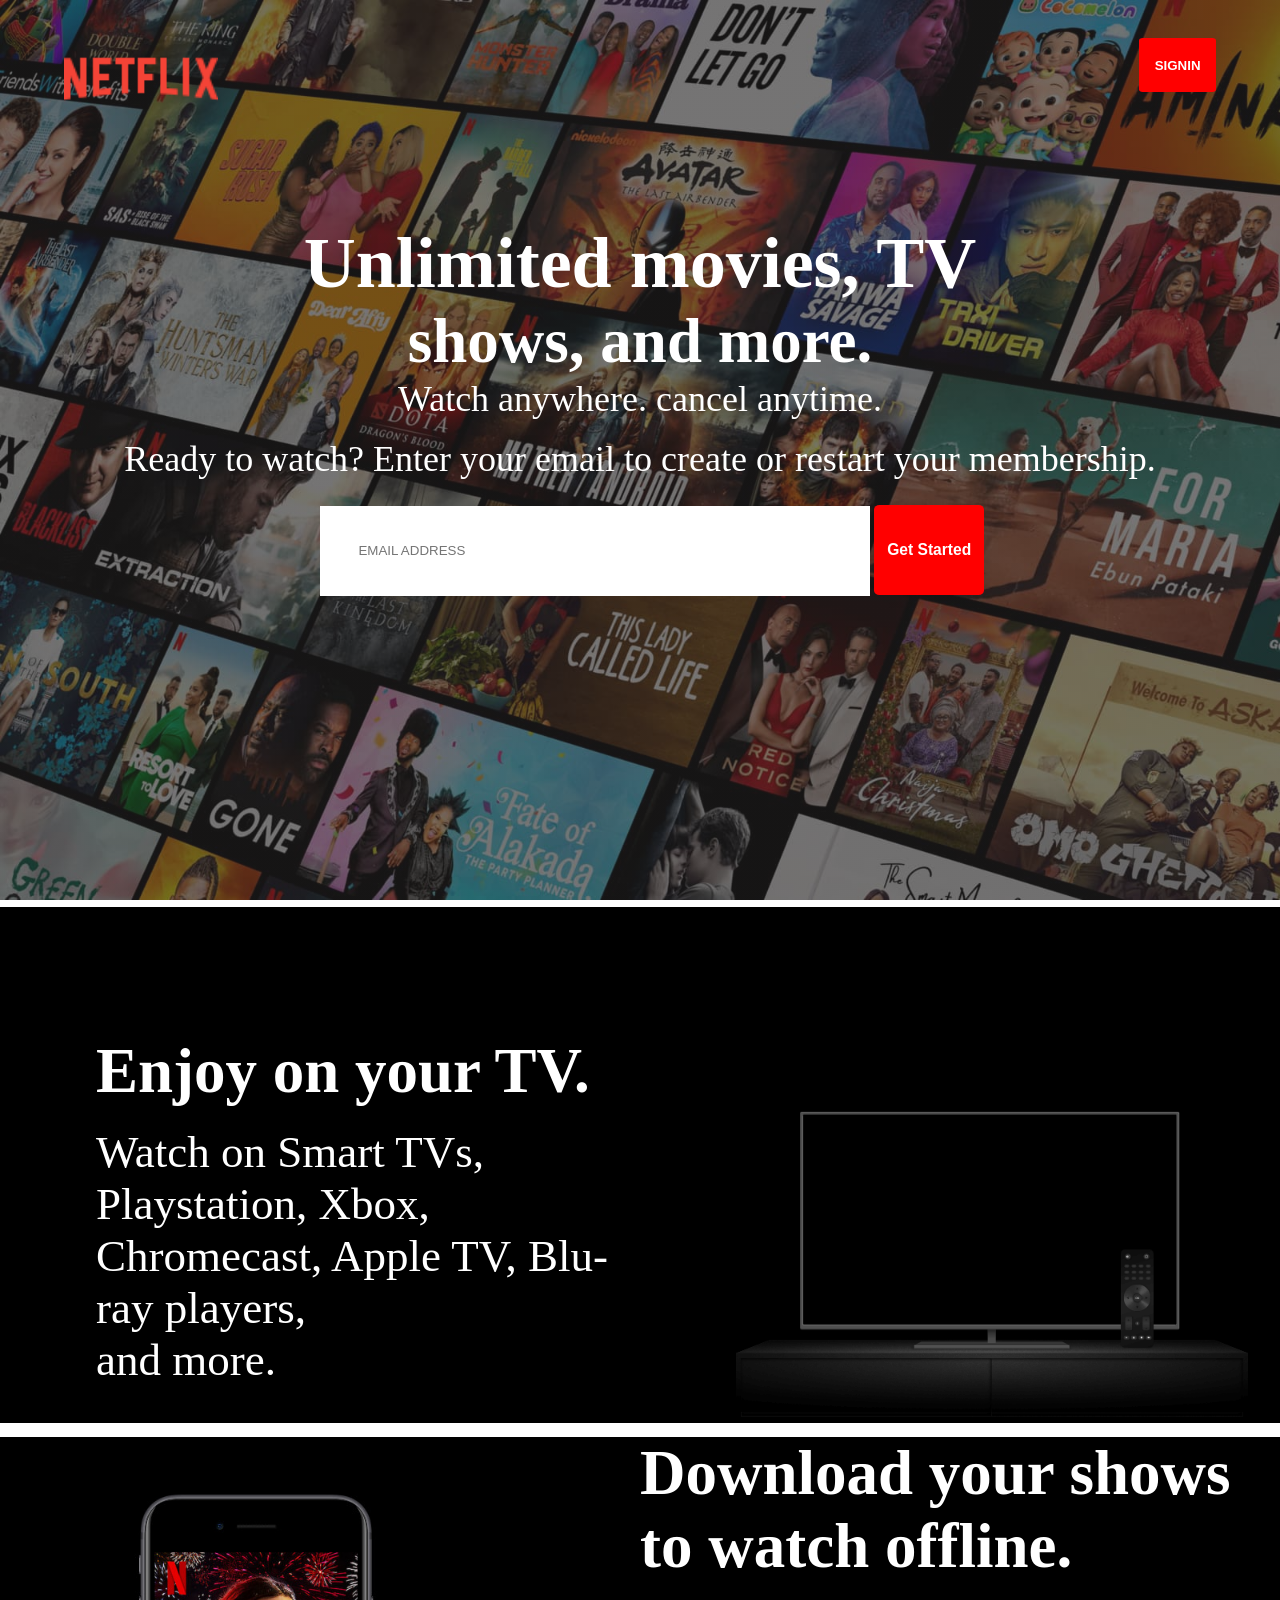
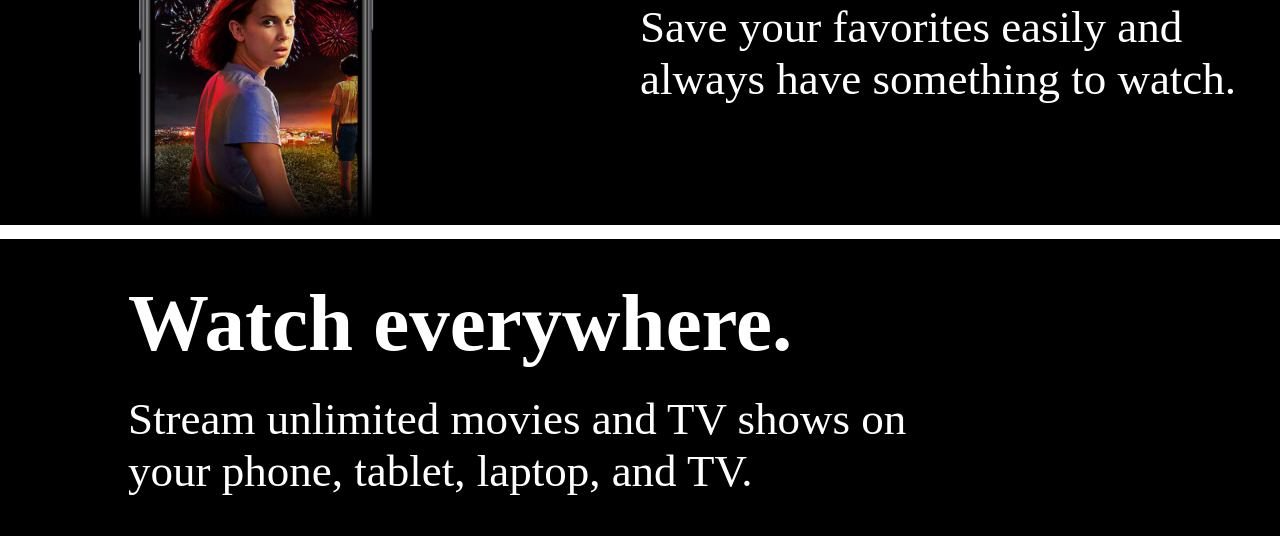
==== index.html @ d6f9d2b9 "saving job" ====
<!DOCTYPE html>
<html lang="en">
<head>
    <meta charset="UTF-8">
    <meta http-equiv="X-UA-Compatible" content="IE=edge">
    <meta name="viewport" content="width=device-width, initial-scale=1.0">
    <title>Netflix David Micah-Daniels</title>
    <link rel="stylesheet" href="netflix.css">
</head>
<body>
    <div class="container">
        <div>
            <img src="images/netflix logo.png"  class="logo" alt="">
            <button class="sign">SIGNIN</button>
           <div class="align"> 
               <h1 class="do1">Unlimited movies, TV</h1>
            <h1 class="do2">shows, and more.</h1>
            <p class="do3">Watch anywhere. cancel anytime.</p>
            <p class="do4">Ready to watch? Enter your email to create or restart your membership.</p>
            

                <input type="email" class="text" placeholder="EMAIL ADDRESS">
            <button class="start"><h3>Get Started</h3> </button>
            </div>
            
        </div>
        
</div>
<div class="grid1">
    <div class="card1">
        <h1 class="enjoy">Enjoy on your TV.</h1>
        <p class="enjoy_text">Watch on Smart TVs, Playstation, Xbox, <br> Chromecast, Apple TV, Blu-ray players, <br> and more.</p>
    </div>
    <div class="card2">
        <img src="images/wow.png" class="wow" alt="">
    </div>
</div>
<div class="grid2">
    <div class="card3">
        <img src="images/lad.jpg" class="lad" alt="">
    </div>
    <div class="card4">
        <h1 class="download">Download your shows <br> to watch offline.</h1>
        <p class="enjoy_text2">Save your favorites easily and always have something to watch.</p>
    </div>
</div>
<div class="grid3">
    <h1 class="watch_everywhere">Watch everywhere.</h1>
    <p class="stream">Stream unlimited movies and TV shows on <br> your phone, tablet, laptop, and TV.    </p>
</div>
</body>
</html>
---- netflix.css ----
*{
    margin: 0;
    padding: 0;
}
.text{
    width: 40vw;
    height: 10vh;
    margin-left: 25%;
    border: 0;
    margin-top: 8px;
    padding-left: 3%;
}
.start{
    height: 10vh;
    background-color: red;
    border: 0;
    border-radius: 5%;
    font-weight: bolder;
    color: white;
    padding-left: 1vw;
    padding-right: 1vw;
}
.container{
    background-image: linear-gradient(to bottom right, #2b292980, #2b292980), url(images/netflix.jpg);
    background-repeat: no-repeat;
    background-size: cover;
    width: 100%;
    height: 100vh;
}
.logo{
    padding-left: 5%;
    width: 12%;

}
.align{
    justify-content: space-around;
    margin-top: 5%;
}
.sign{
    float: right;
    width: 6%;
    height: 6vh;
    background-color: red;
    color: white;
    margin-top: 3%;
    margin-right: 5%;
    border: 0;
    border-radius: 5%;
    font-weight: bolder;
}
.do1{
    color: white;
    text-align: center;
    font-size: 8vh;
}
.do2{
    color: white;
    text-align: center;
    font-size: 7vh;
}
.do3{
    color: white;
    text-align: center;
    font-size: 4vh;
}
.do4{
    color: white;
    text-align: center;
    font-size: 4vh;
    margin-top: 2vh;
    margin-bottom: 2vh;
}


.grid1{
    display: grid;
    grid-template-columns: 1fr 1fr;
    background-color: black;
    border-top: 7px solid white;
    border-bottom: 7px solid white;
}
.grid2{
    display: grid;
    grid-template-columns: 1fr 1fr;
    background-color: black;
    border-top: 7px solid white;
    border-bottom: 7px solid white;
}
.grid3{
    display: grid;
    grid-template-columns: 1fr;
    background-color: black;
    border-top: 7px solid white;
    border-bottom: 7px solid white;
    padding-top: 3%;
    padding-bottom: 3%;
    padding-left: 10vw;
}
.watch_everywhere{
    color: white;
    font-size: 9vh;
    margin-bottom: 2%;
}
.stream{
    color: white;
    font-size: 5vh;
}
.card1{
    margin-left: 15%;
    margin-top: 20%;
}
.enjoy{
    color: white;
    font-size: 7vh;
    margin-bottom: 2vh;
}
.enjoy_text{
    color: white;
    font-size: 5vh;
}
.wow{
    width: 40vw;
}
.lad{
    width: 40vw;
}
.card2{
    margin-left: 15%;
    margin-top: 20%;
}
.download{
    color: white;
    font-size: 7vh;
    margin-bottom: 2vh;
}
.enjoy_text2{
    color: white;
    font-size: 5vh;
}













@media(max-width: 700px){
    .align{
        justify-content: space-around;
        margin-top: 8%;
    }
    .logo{
        padding-left: 5%;
        width: 17%;
    
    }
        
.do1{
    color: white;
    text-align: center;
    font-size: 10vh;
}
.do2{
    color: white;
    text-align: center;
    font-size: 10vh;
}
.do3{
    color: white;
    margin-left: 26%;
    text-align: center;
    font-size: 5vh;
}
.do4{
    color: white;
    text-align: center;
    font-size: 3vh;
    margin-top: 2vh;
}

.text{
    width: 30vw;
    height: 10vh;
    margin-left: 28%;
    border: 0;
    margin-top: 8px;
    margin-right: 0;
}
}
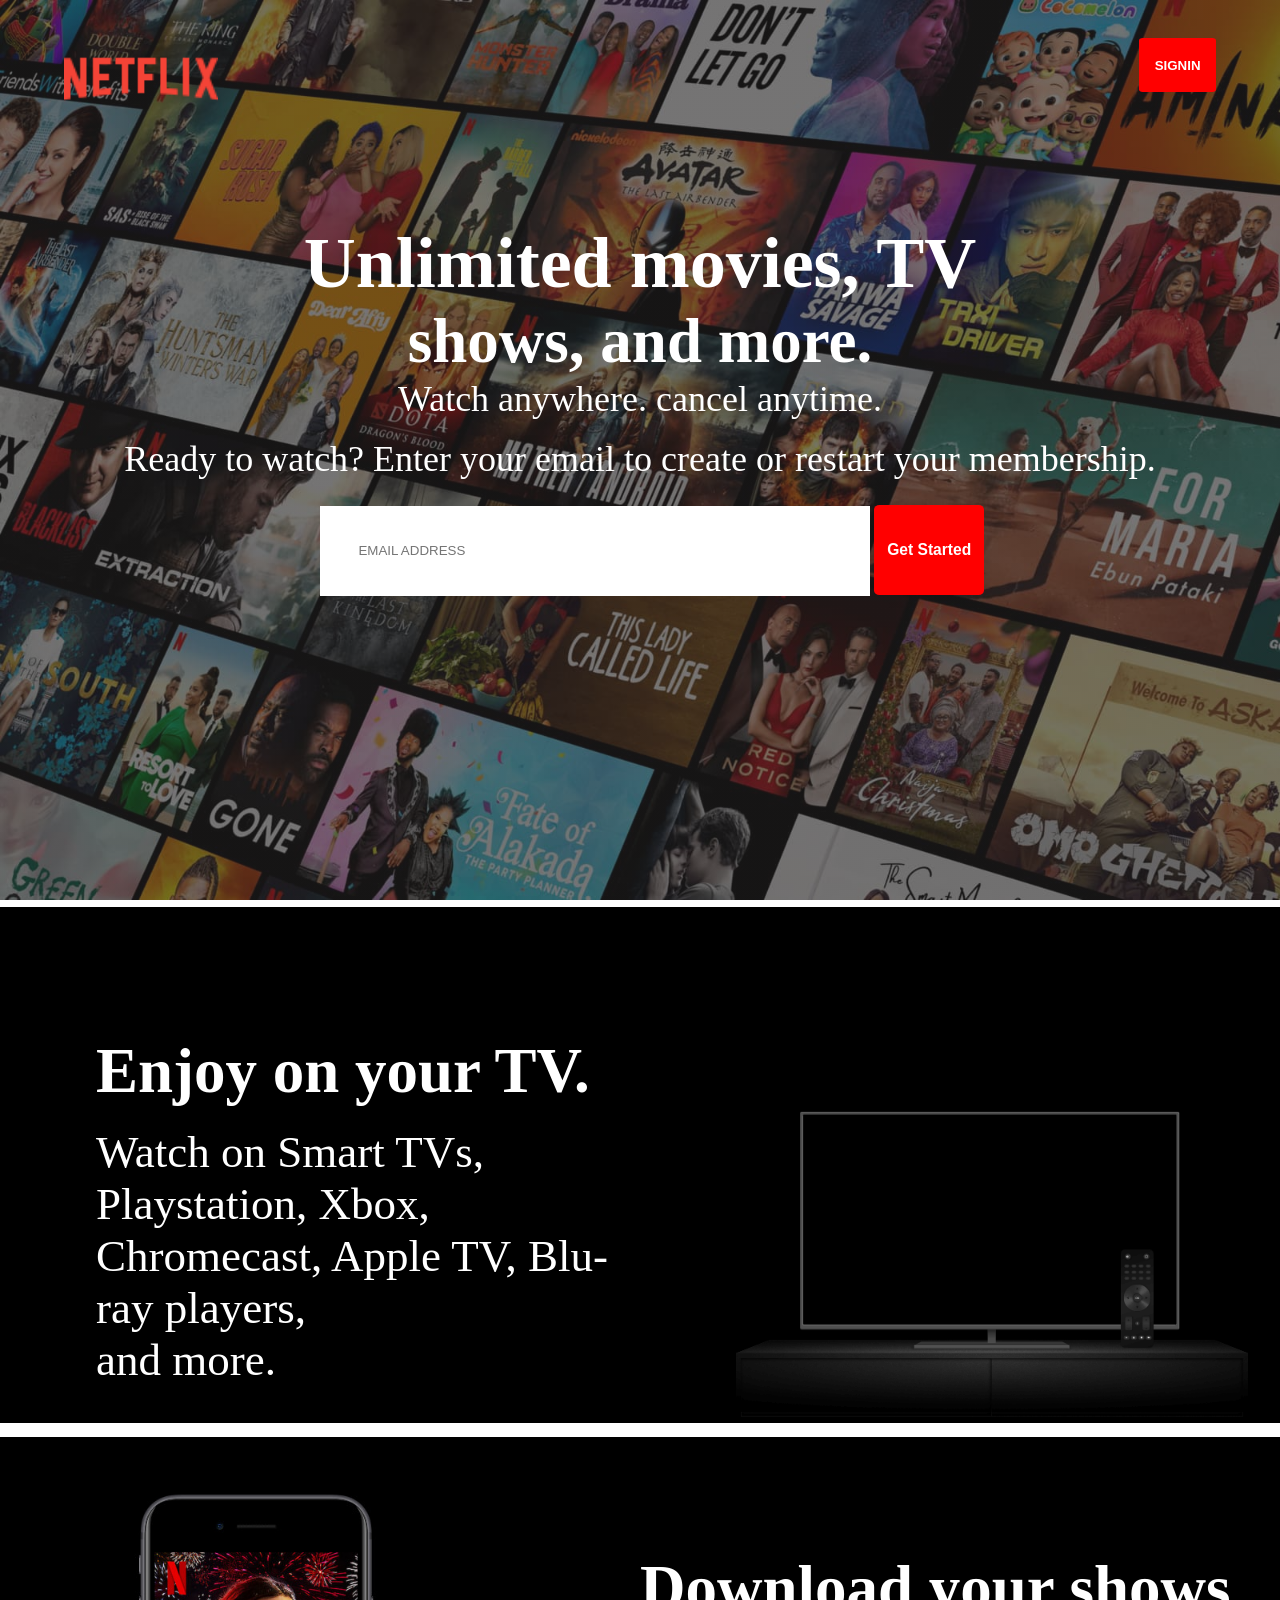
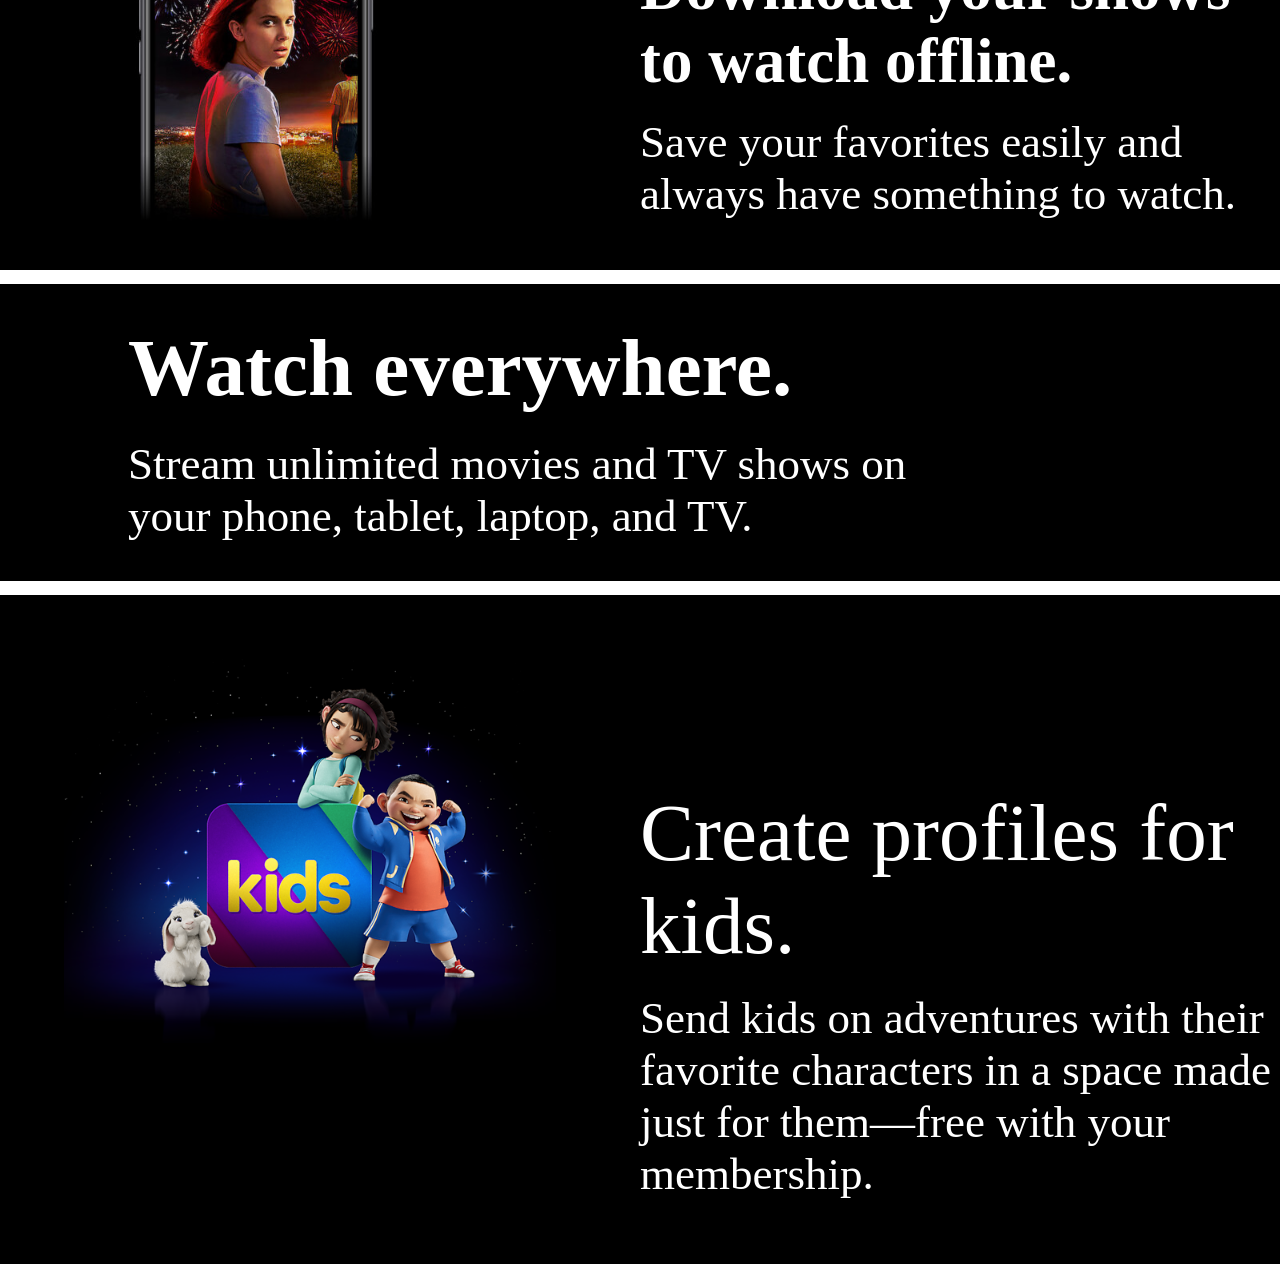
==== commit acf0d80f: "netflix doing" ====
--- a/index.html
+++ b/index.html
@@ -48,5 +48,14 @@
     <h1 class="watch_everywhere">Watch everywhere.</h1>
     <p class="stream">Stream unlimited movies and TV shows on <br> your phone, tablet, laptop, and TV.    </p>
 </div>
+<div class="grid4">
+    <div class="card5">
+        <img src="images/kids.png" class="kids" alt="">
+    </div>
+    <div class="card6">
+        <p class="kids_pofile">Create profiles for kids.</p>
+        <p class="kids_adventure">Send kids on adventures with their favorite characters in a space made just for them—free with your membership.</p>
+    </div>
+</div>
 </body>
 </html>
--- a/netflix.css
+++ b/netflix.css
@@ -96,6 +96,31 @@
     padding-bottom: 3%;
     padding-left: 10vw;
 }
+.grid4{
+    display: grid;
+    grid-template-columns: 1fr 1fr;
+    background-color: black;
+    border-top: 7px solid white;
+    border-bottom: 7px solid white;
+    padding-top: 5%;
+    padding-bottom: 5%;
+}
+.kids{
+    width: 40vw;
+    margin-left: 10%;
+}
+.kids_pofile{
+    color: white;
+    font-size: 9vh;
+    margin-bottom: 3%;
+}
+.kids_adventure{
+    color: white;
+    font-size: 5vh;
+}
+.card6{
+    margin-top: 20%;
+}
 .watch_everywhere{
     color: white;
     font-size: 9vh;
@@ -123,6 +148,7 @@
 }
 .lad{
     width: 40vw;
+    margin-bottom: 7%;
 }
 .card2{
     margin-left: 15%;
@@ -137,7 +163,9 @@
     color: white;
     font-size: 5vh;
 }
-
+.card4{
+    margin-top: 18%;
+}
 
 
 
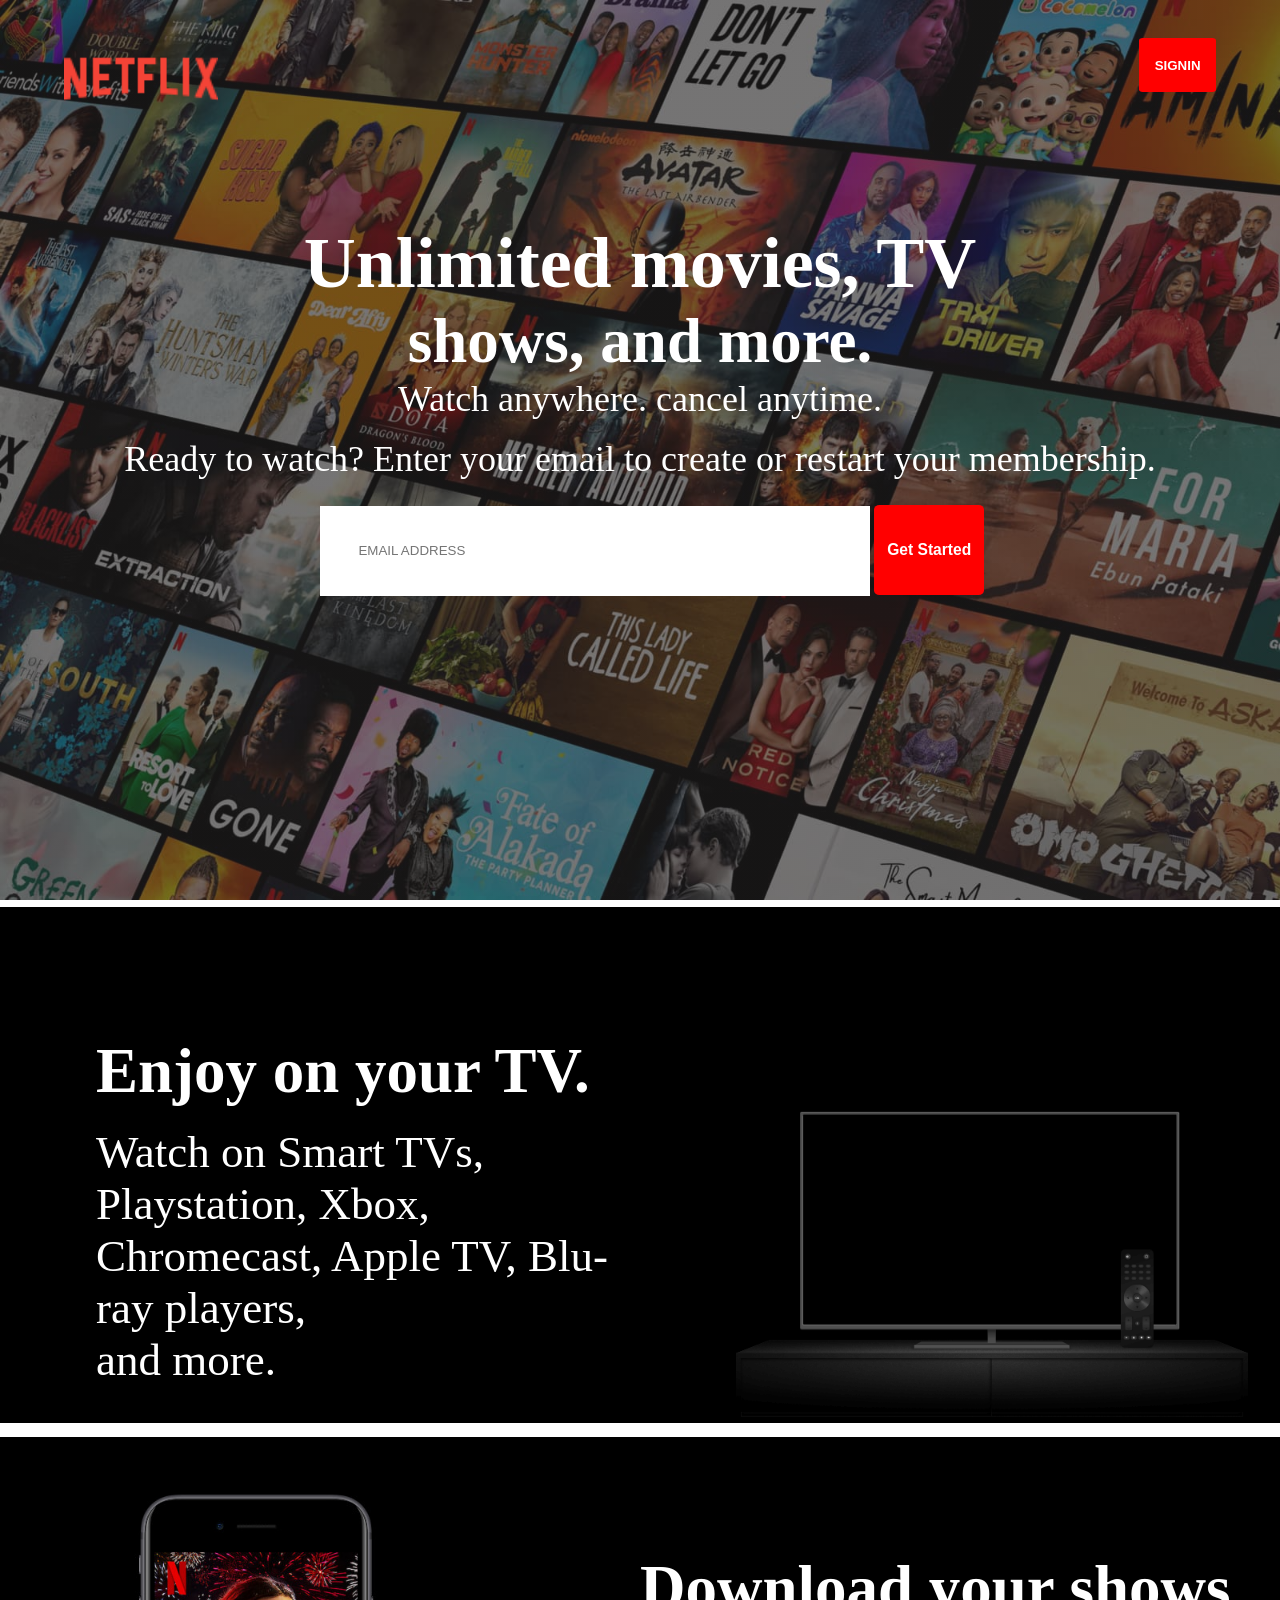
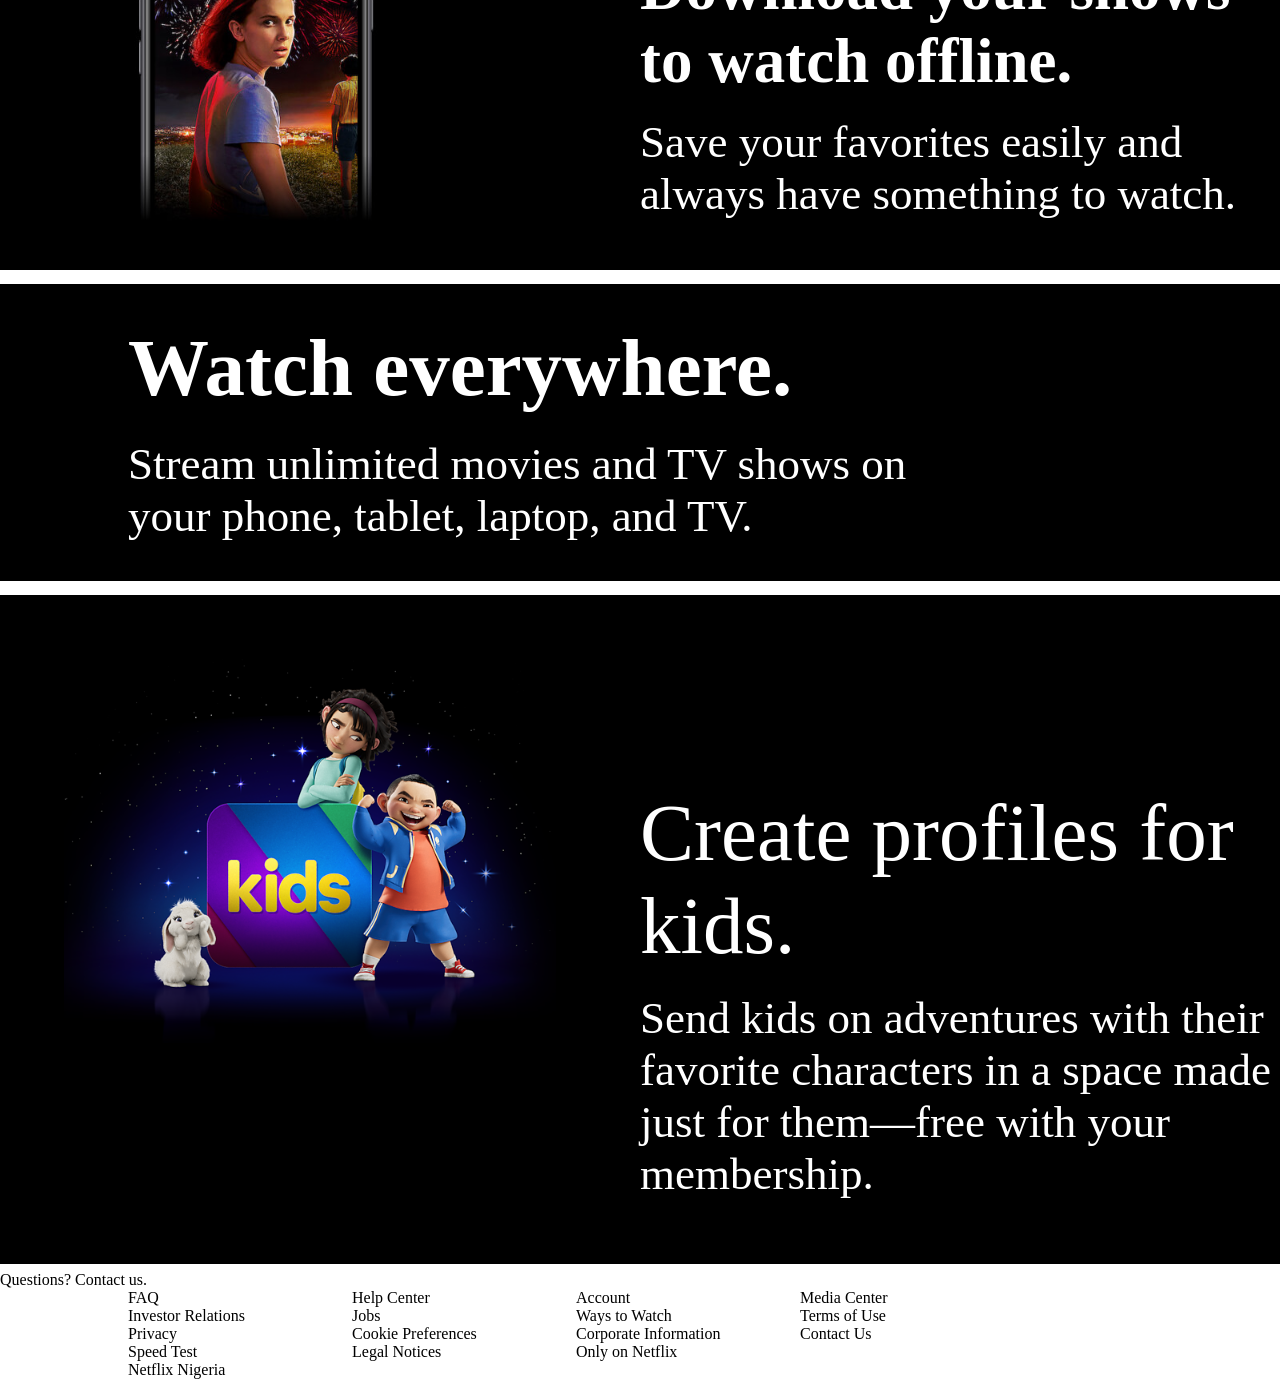
==== commit 471af4a5: "changing some things" ====
--- a/index.html
+++ b/index.html
@@ -57,5 +57,55 @@
         <p class="kids_adventure">Send kids on adventures with their favorite characters in a space made just for them—free with your membership.</p>
     </div>
 </div>
+
+<div class="footer">
+    <p class="questions">Questions? Contact us.    </p>
+    <div class="footer_grids">
+        <div class="footer_grid1">
+            <ul>
+                <li>FAQ</li>
+                <li></li>
+                <li>Investor Relations</li>
+                <li></li>
+                <li>Privacy</li>
+                <li></li>
+                <li>Speed Test</li>
+                <li></li>
+                <li>Netflix Nigeria</li>
+            </ul>
+        </div>
+        <div class="footer_grid2">
+            <ul>
+                <li>Help Center</li>
+                <li></li>
+                <li>Jobs</li>
+                <li></li>
+                <li>Cookie Preferences</li>
+                <li></li>
+                <li>Legal Notices</li>
+            </ul>
+        </div>
+        <div class="footer_grid3">
+            <ul>
+                <li>Account</li>
+                <li></li>
+                <li>Ways to Watch</li>
+                <li></li>
+                <li>Corporate Information</li>
+                <li></li>
+                <li>Only on Netflix</li>
+            </ul>
+        </div>
+        <div class="footer_grid4">
+            <ul>
+                <li>Media Center</li>
+                <li></li>
+                <li>Terms of Use</li>
+                <li></li>
+                <li>Contact Us</li>
+            </ul>
+        </div>
+    </div>
+</div>
 </body>
 </html>
--- a/netflix.css
+++ b/netflix.css
@@ -166,6 +166,20 @@
 .card4{
     margin-top: 18%;
 }
+.footer_grids{
+    display: grid;
+    grid-template-columns: 1fr 1fr 1fr 1fr;
+    width: 70vw;
+    margin-left: 10vw;
+}
+.footer_grids ul{
+    list-style-type: none;
+}
+
+
+
+
+
 
 
 
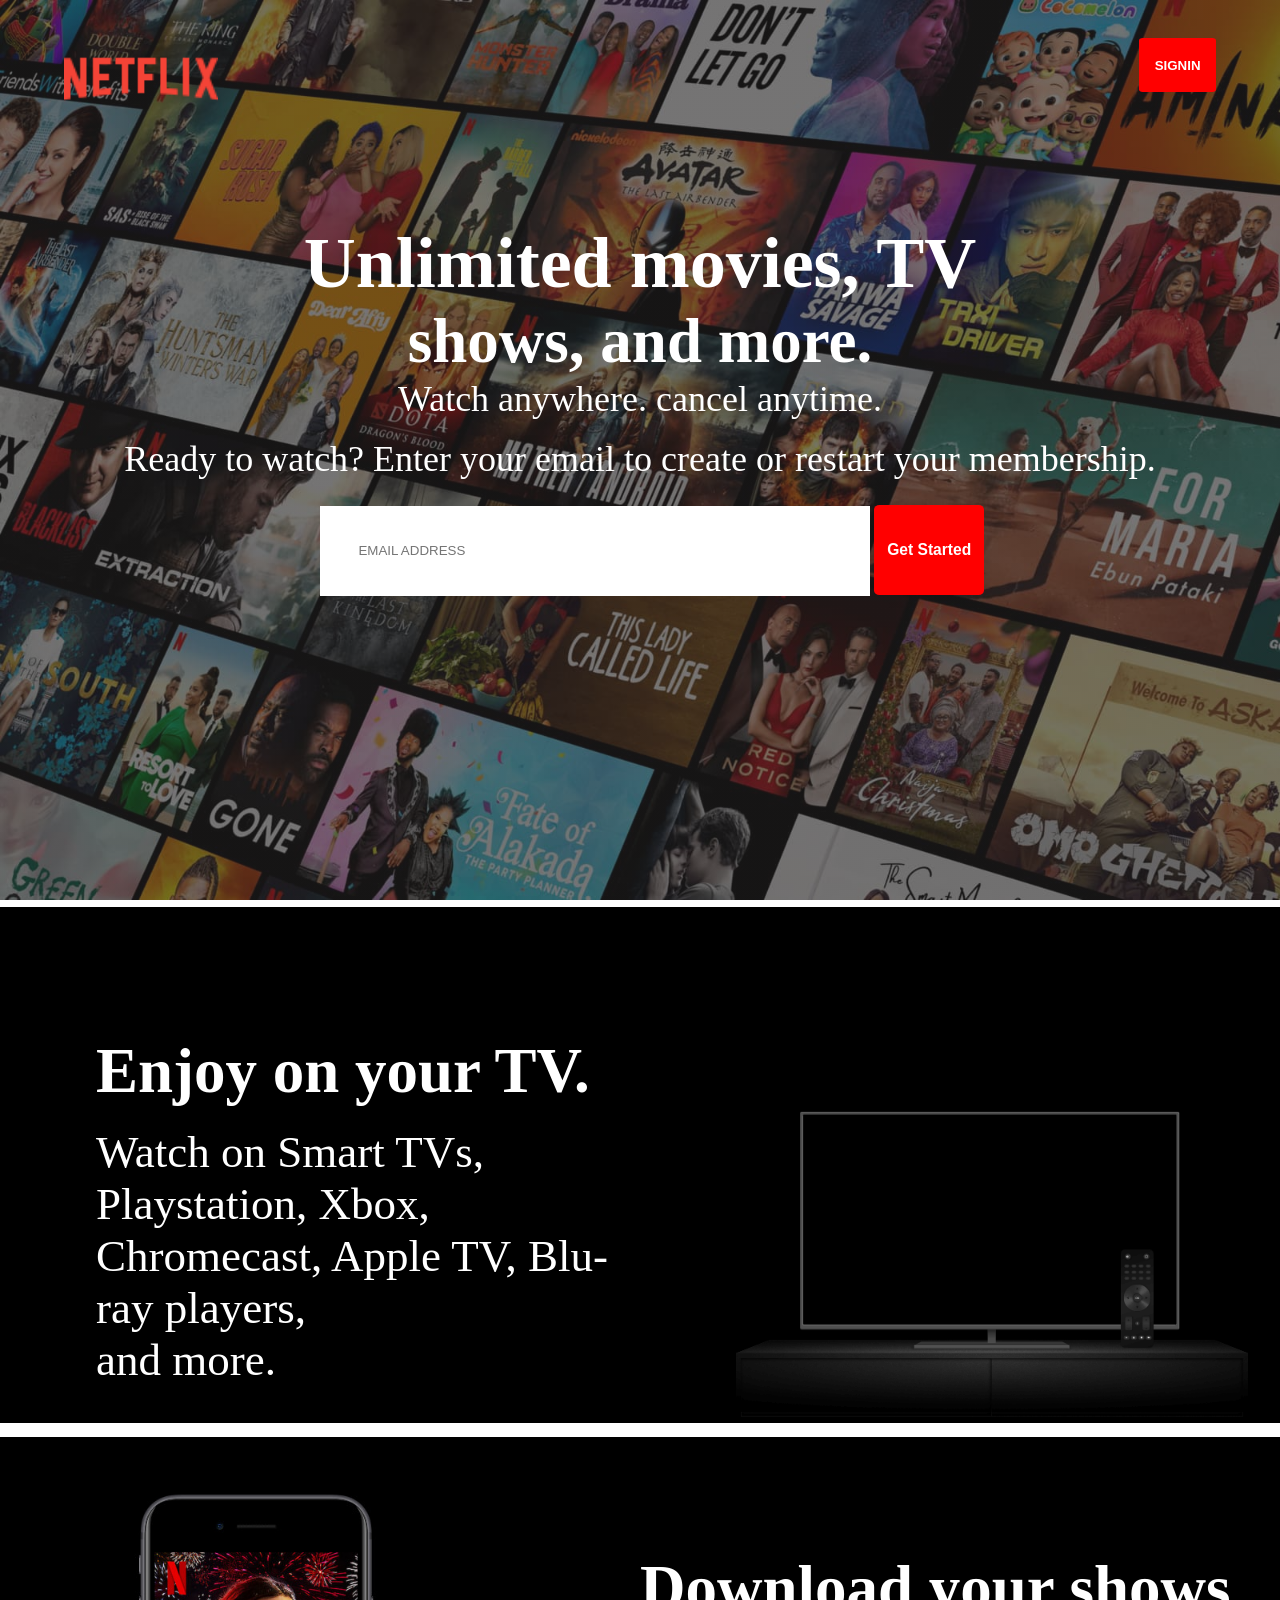
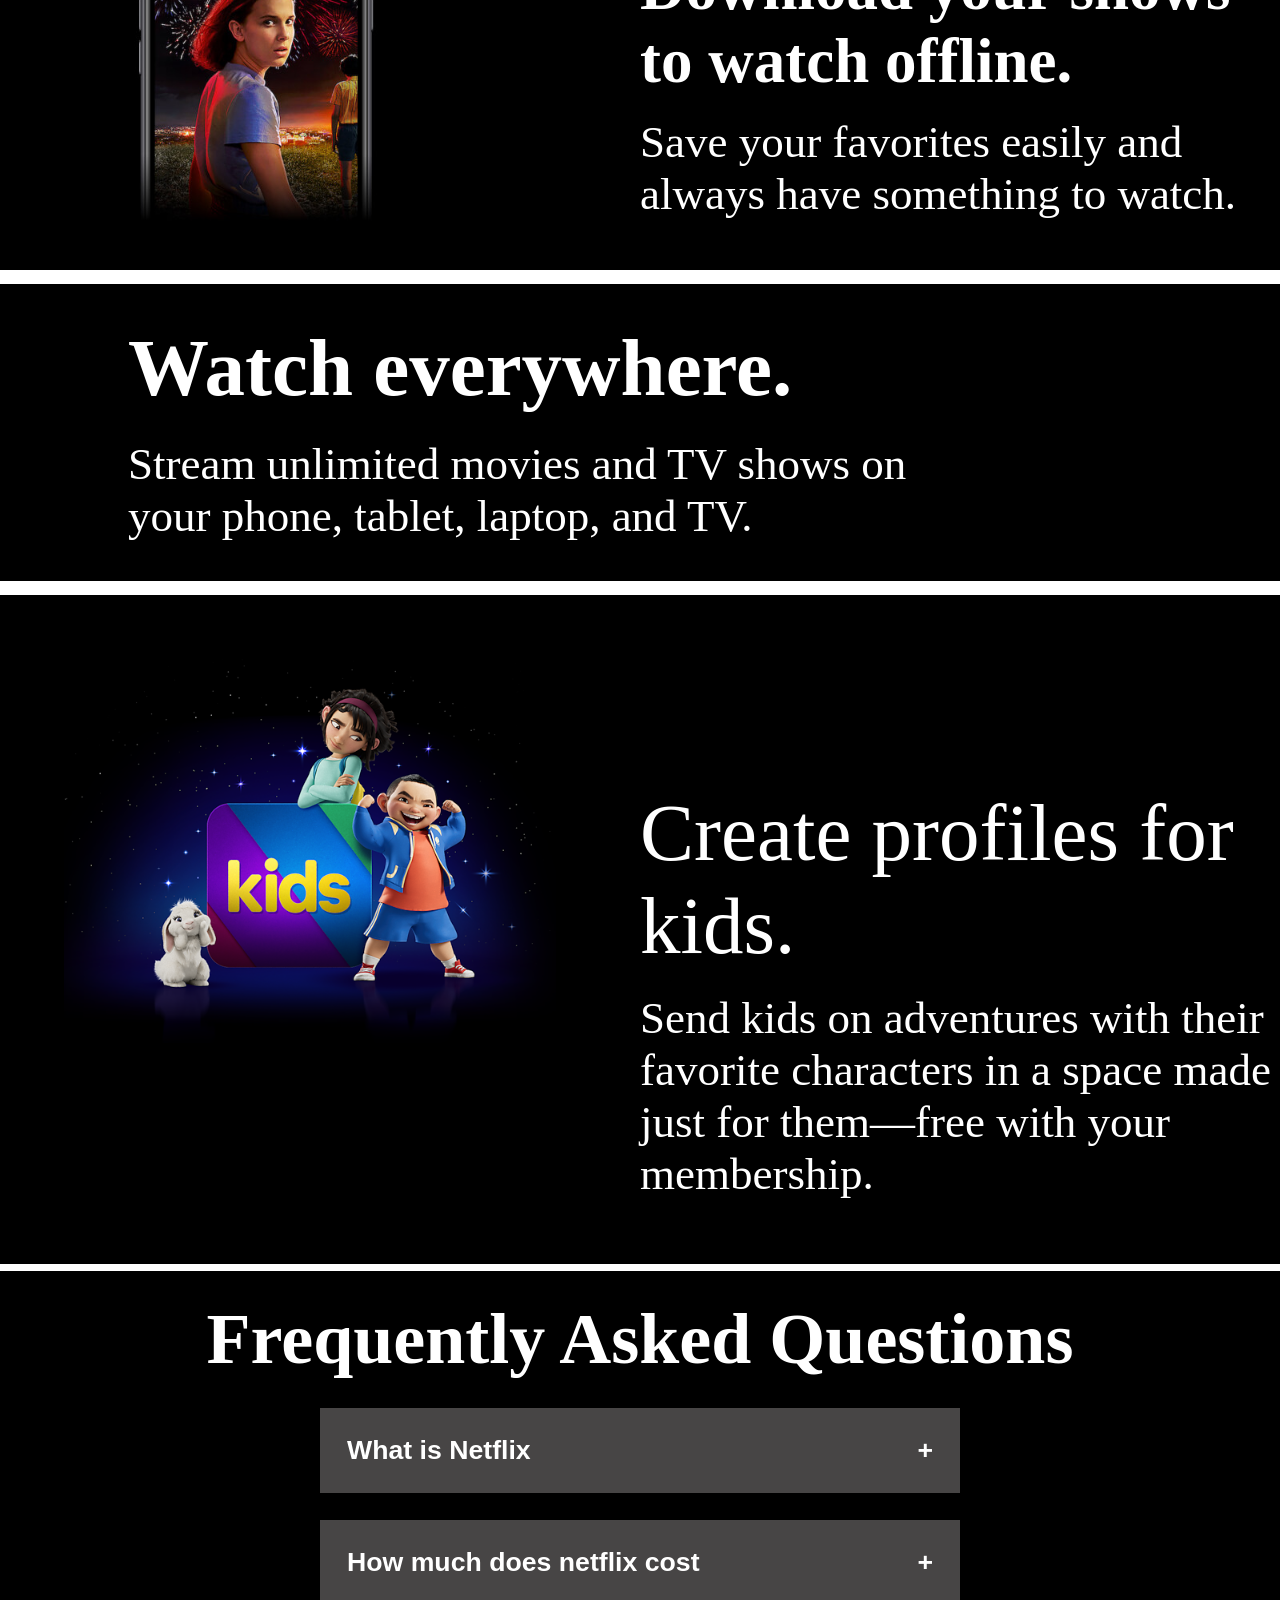
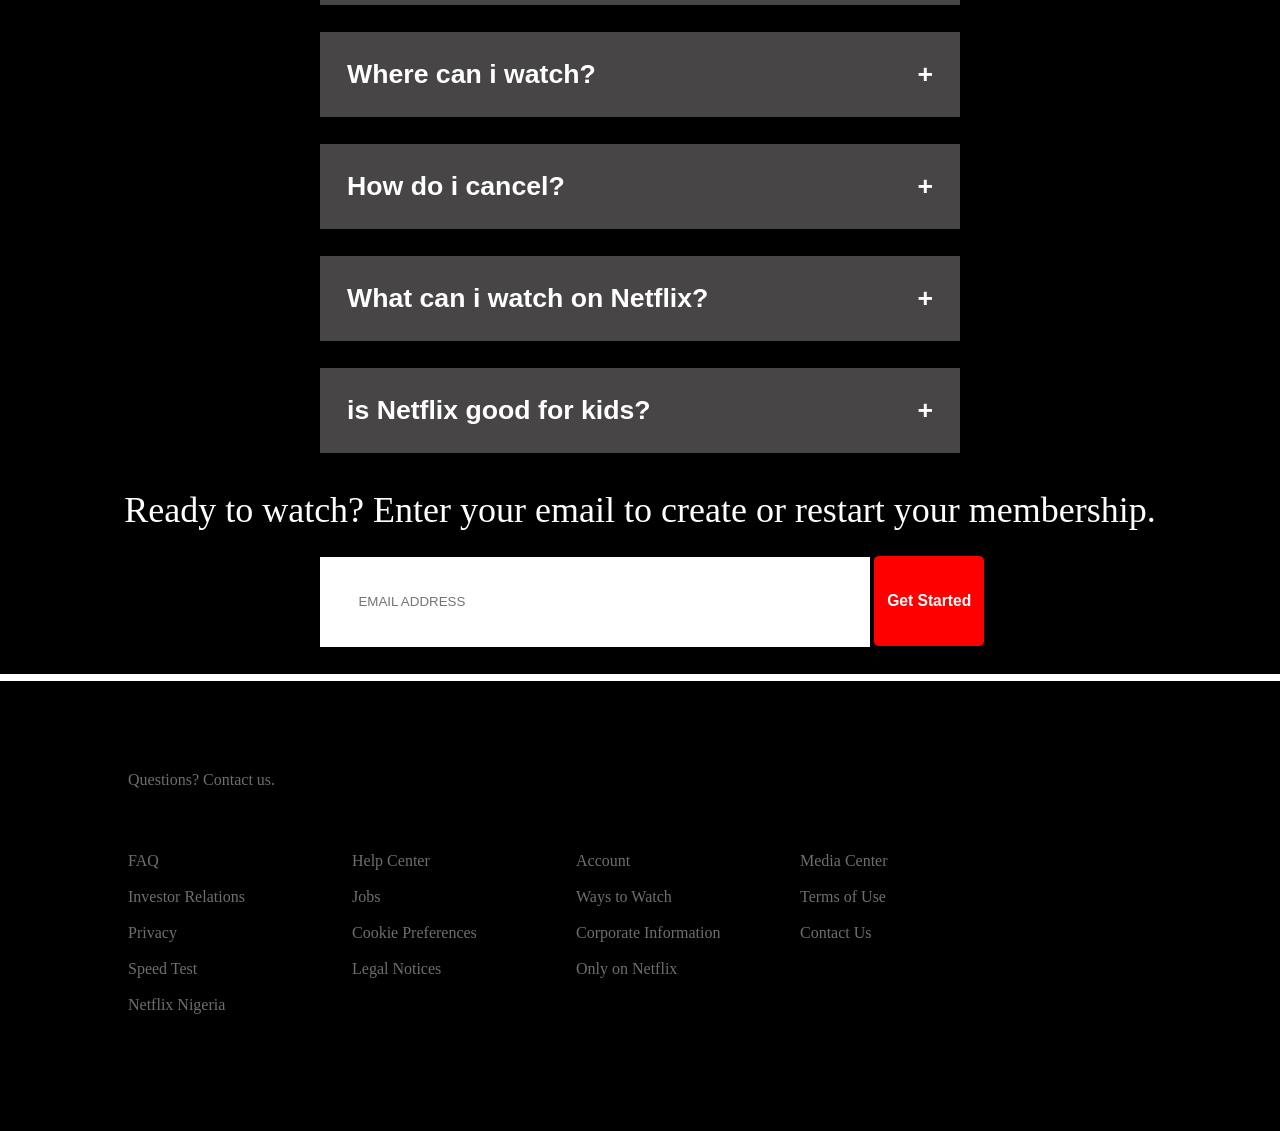
==== commit 6b1ad7f6: "ading the updates" ====
--- a/index.html
+++ b/index.html
@@ -58,19 +58,49 @@
     </div>
 </div>
 
+<div class="FAQ">
+    <h1 class="faq_h1">Frequently Asked Questions</h1>
+    <button class="what_is_netflix">
+        <h1>What is Netflix</h1>
+        <h1>+</h1>
+    </button><br>
+    <button class="how_much">
+        <h1> How much does netflix cost</h1>
+        <h1>+</h1>
+    </button><br>
+    <button class="where">
+        <h1>Where can i watch?</h1>
+        <h1>+</h1>
+    </button><br>
+    <button class="how">
+        <h1>How do i cancel?</h1>
+        <h1>+</h1>
+    </button><br>
+    <button class="what">
+        <h1>What can i watch on Netflix?</h1>
+        <h1>+</h1>
+    </button><br>
+    <button class="for_kids">
+        <h1>is Netflix good for kids?</h1>
+        <h1>+</h1>
+    </button><br>
+    <div class="reuse">
+        <p class="do4">Ready to watch? Enter your email to create or restart your membership.</p>
+                
+    
+        <input type="email" class="text" placeholder="EMAIL ADDRESS">
+        <button class="start"><h3>Get Started</h3> </button>
+    </div>
+</div>
 <div class="footer">
     <p class="questions">Questions? Contact us.    </p>
     <div class="footer_grids">
         <div class="footer_grid1">
             <ul>
                 <li>FAQ</li>
-                <li></li>
                 <li>Investor Relations</li>
-                <li></li>
                 <li>Privacy</li>
-                <li></li>
                 <li>Speed Test</li>
-                <li></li>
                 <li>Netflix Nigeria</li>
             </ul>
         </div>
--- a/netflix.css
+++ b/netflix.css
@@ -166,14 +166,127 @@
 .card4{
     margin-top: 18%;
 }
+
+
+
+.footer{
+    color: rgba(255, 255, 255, 0.432);
+    background-color: black;
+    height: 50vh;
+}
 .footer_grids{
     display: grid;
-    grid-template-columns: 1fr 1fr 1fr 1fr;
+    grid-template-columns: 0.4fr 0.4fr 0.4fr 0.4fr;
     width: 70vw;
     margin-left: 10vw;
+    padding-bottom: 3vh;
 }
 .footer_grids ul{
     list-style-type: none;
+}
+.FAQ{
+    background-color: black;
+}
+.FAQ h1{
+    color: white;
+}
+.faq_h1{
+    font-size: 8vh;
+    padding-top: 3vh;
+    padding-top: 3vh;
+    text-align: center;
+    padding-bottom: 3vh;
+}
+.questions{
+    margin-left: 10vw;
+    padding-top: 10vh;
+    margin-bottom: 5vh;
+}
+
+.footer_grid1 ul li{
+    margin-top: 2vh;
+}
+.footer_grid2 ul li{
+    margin-top: 2vh;
+}
+.footer_grid3 ul li{
+    margin-top: 2vh;
+}
+.footer_grid4 ul li{
+    margin-top: 2vh;
+}
+.reuse{
+    background-color: black;
+    border-bottom: 7px solid white;
+    padding-bottom: 3vh;
+}
+.what_is_netflix{
+    width: 50vw;
+    color: white;
+    background: rgba(100, 97, 97, 0.712);
+    border: 0;
+    padding: 3vh;
+    display: flex;
+    justify-content: space-between;
+    margin-left: 25vw;
+}
+.how_much{
+    width: 50vw;
+    color: white;
+    background: rgba(100, 97, 97, 0.712);
+    border: 0;
+    padding: 3vh;
+    display: flex;
+    justify-content: space-between;
+    margin-top: 1vh;
+    margin-left: 25vw;
+}
+.where{
+    width: 50vw;
+    color: white;
+    background: rgba(100, 97, 97, 0.712);
+    border: 0;
+    padding: 3vh;
+    display: flex;
+    justify-content: space-between;
+    margin-top: 1vh;
+    margin-left: 25vw;
+
+}
+.how{
+    width: 50vw;
+    color: white;
+    background: rgba(100, 97, 97, 0.712);
+    border: 0;
+    padding: 3vh;
+    display: flex;
+    justify-content: space-between;
+    margin-top: 1vh;
+    margin-left: 25vw;
+    
+}
+.what{
+    width: 50vw;
+    color: white;
+    background: rgba(100, 97, 97, 0.712);
+    padding: 3vh;
+    display: flex;
+    justify-content: space-between;
+    margin-top: 1vh;
+    border: 0;
+    margin-left: 25vw;
+}
+.for_kids{
+    width: 50vw;
+    color: white;
+    background: rgba(100, 97, 97, 0.712);
+    border: 0;
+    padding: 3vh;
+    display: flex;
+    justify-content: space-between;
+    margin-top: 1vh;
+    margin-left: 25vw;
+
 }
 
 
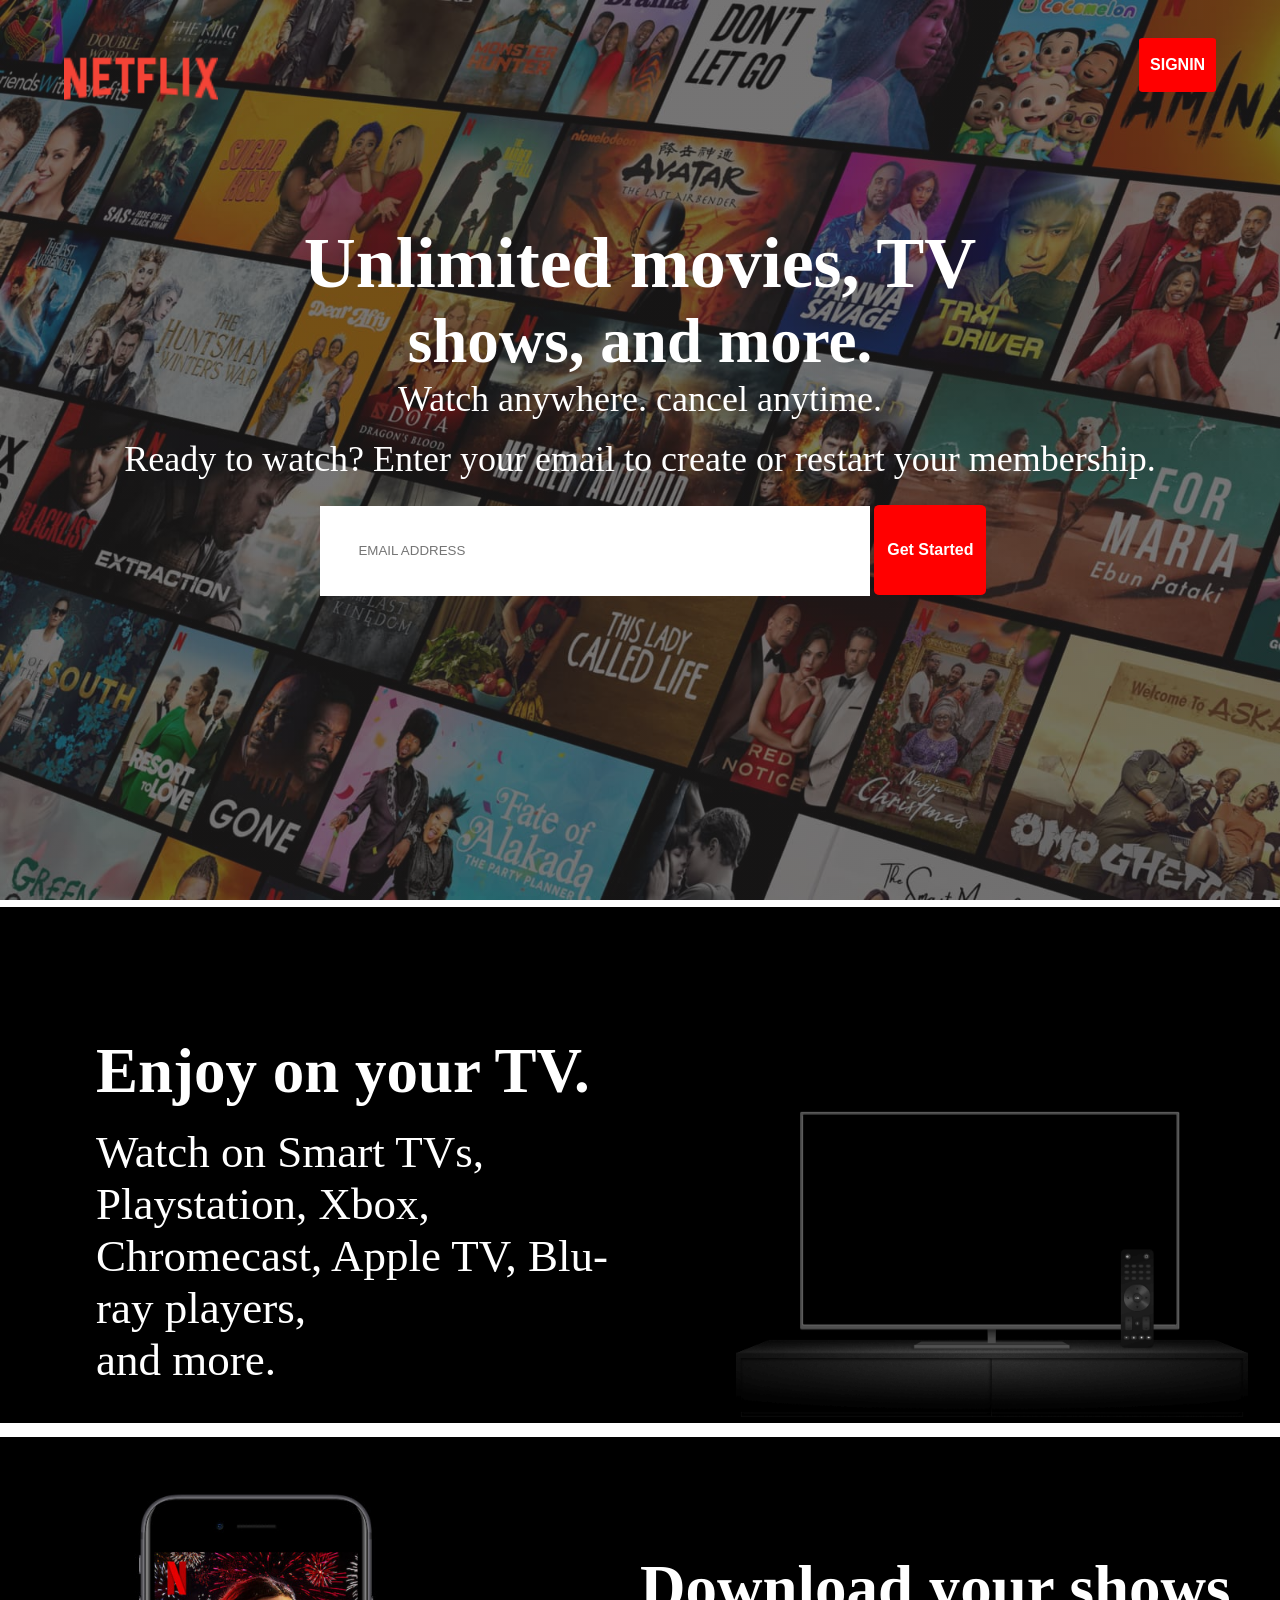
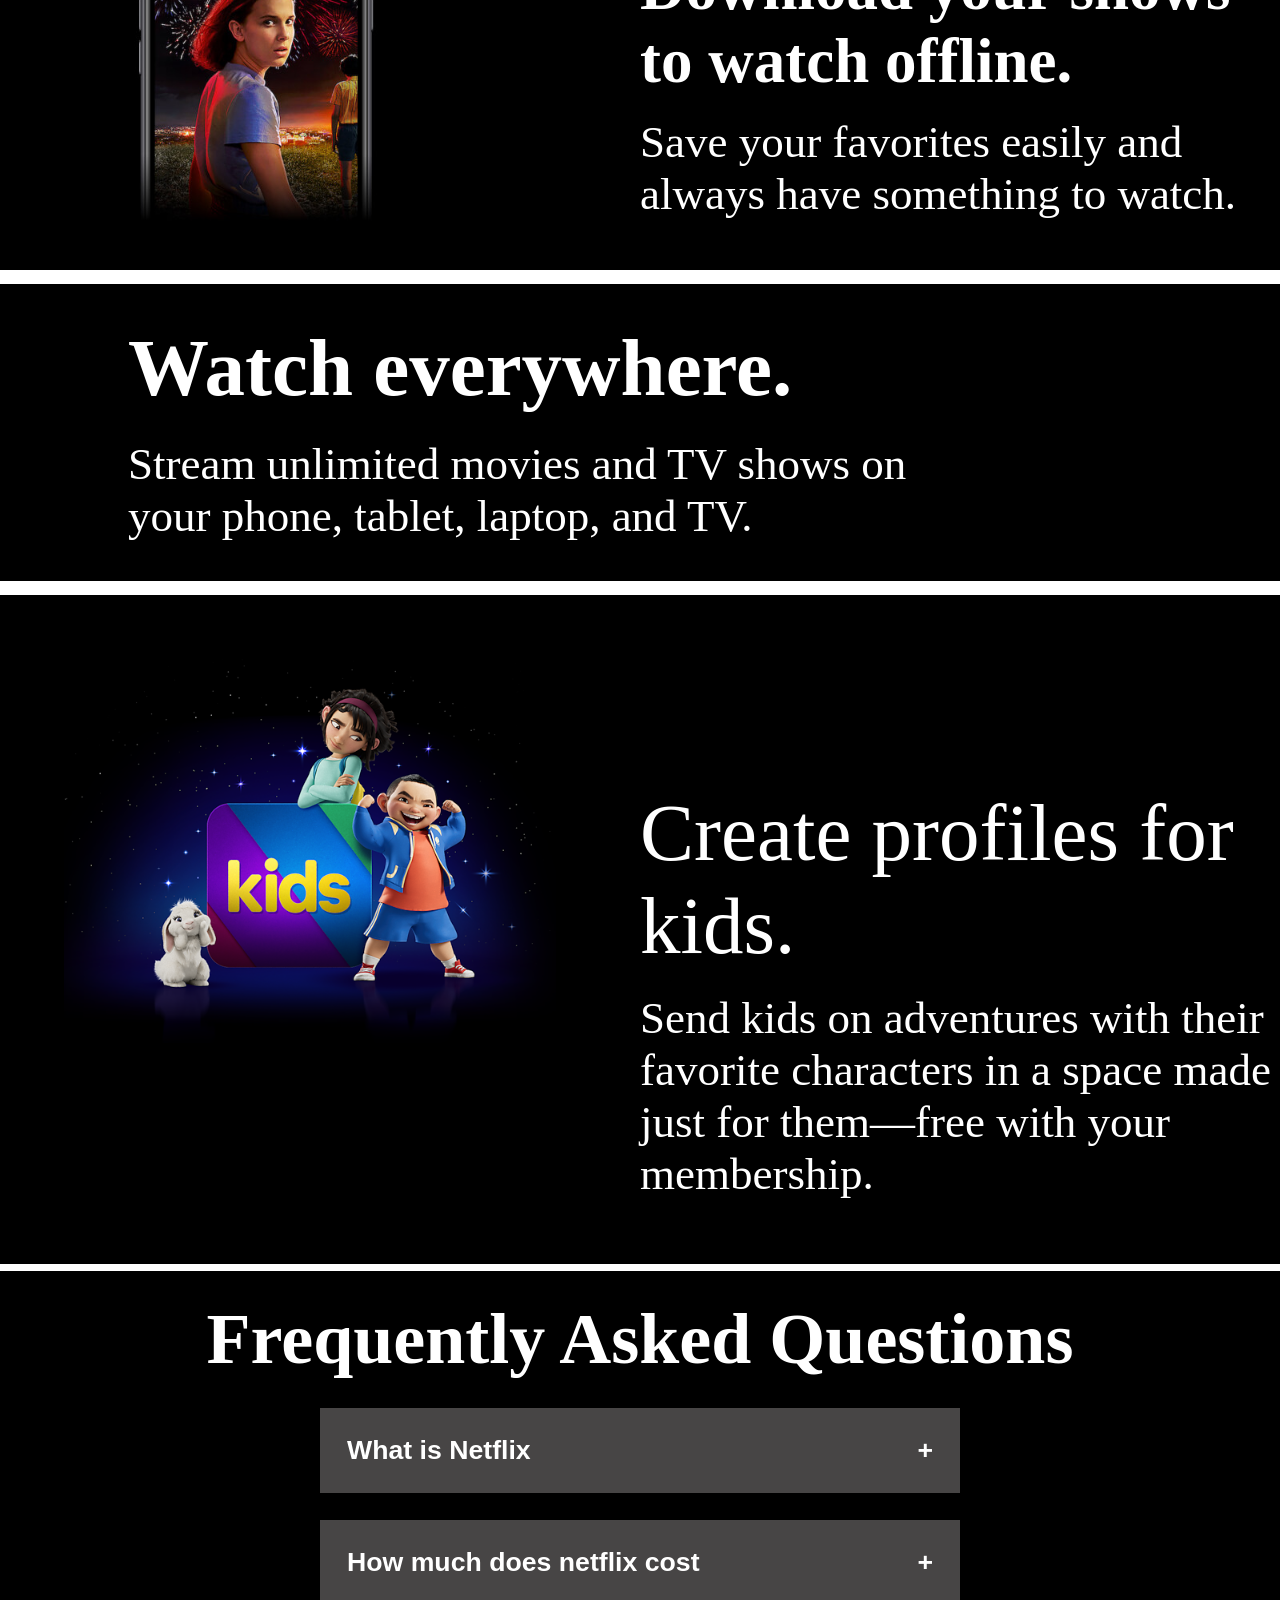
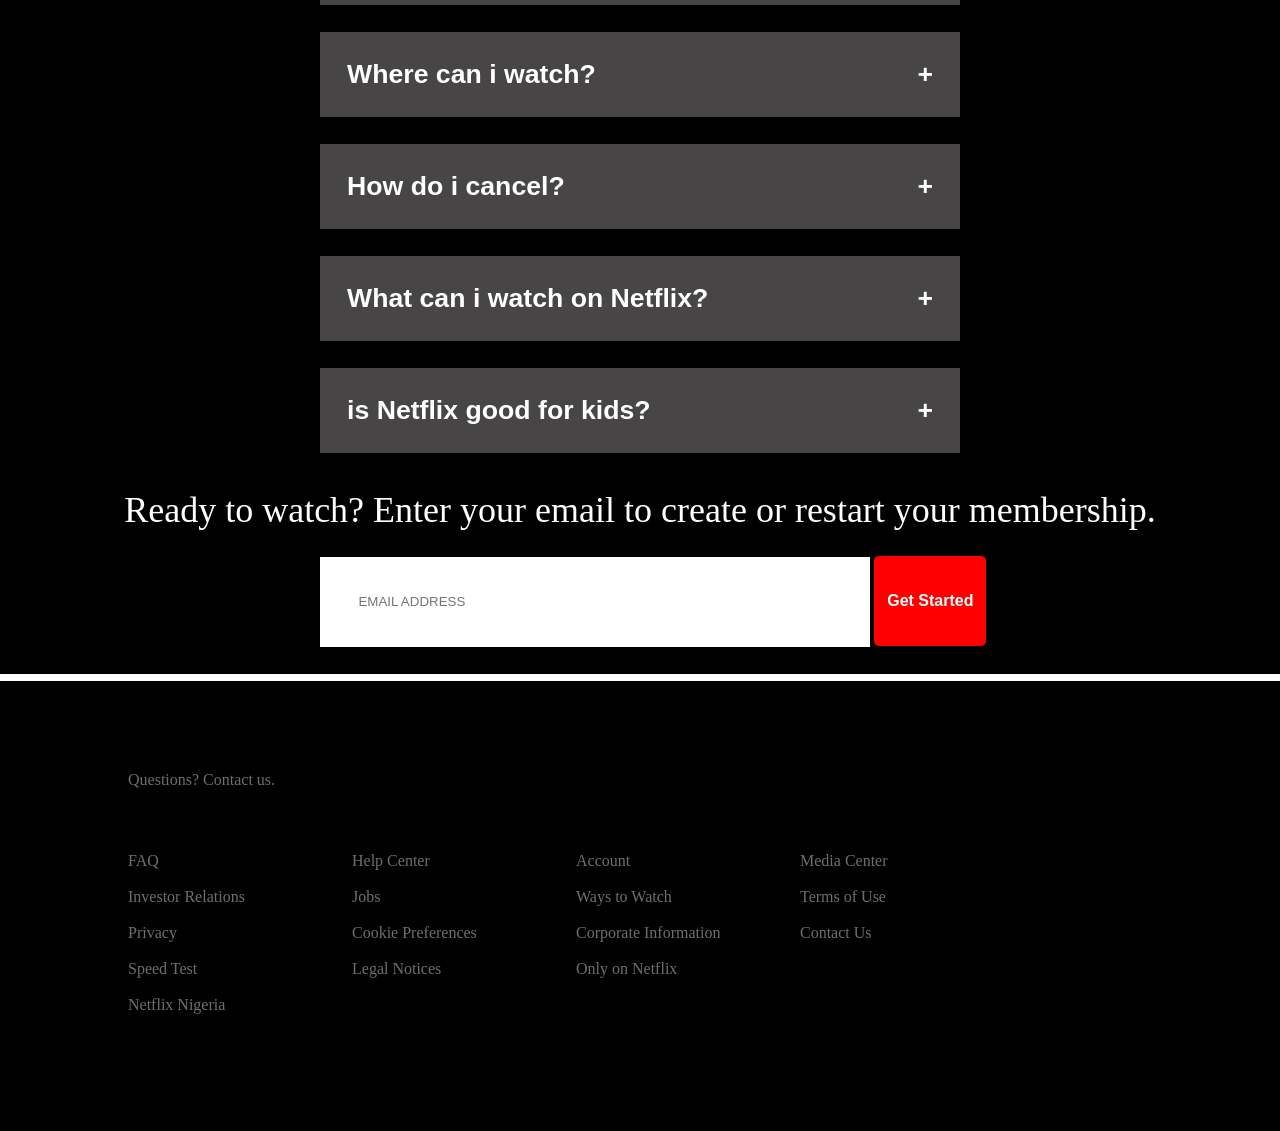
==== commit 5034e52e: "more changes" ====
--- a/index.html
+++ b/index.html
@@ -11,7 +11,7 @@
     <div class="container">
         <div>
             <img src="images/netflix logo.png"  class="logo" alt="">
-            <button class="sign">SIGNIN</button>
+            <button class="sign"><h2 class="signin_btn">SIGNIN</h2></button>
            <div class="align"> 
                <h1 class="do1">Unlimited movies, TV</h1>
             <h1 class="do2">shows, and more.</h1>
@@ -20,7 +20,7 @@
             
 
                 <input type="email" class="text" placeholder="EMAIL ADDRESS">
-            <button class="start"><h3>Get Started</h3> </button>
+            <button class="start"><h3 class="get_started_btn">Get Started</h3> </button>
             </div>
             
         </div>
@@ -89,7 +89,7 @@
                 
     
         <input type="email" class="text" placeholder="EMAIL ADDRESS">
-        <button class="start"><h3>Get Started</h3> </button>
+        <button class="start"><h3 class="get_started_btn">Get Started</h3> </button>
     </div>
 </div>
 <div class="footer">
--- a/netflix.css
+++ b/netflix.css
@@ -1,6 +1,16 @@
 *{
     margin: 0;
     padding: 0;
+}
+.signin_btn{
+    font-size: 16px;
+}
+.get_started_btn{
+    font-size: 16px;
+
+}
+.footer{
+    font-size: 16px;
 }
 .text{
     width: 40vw;
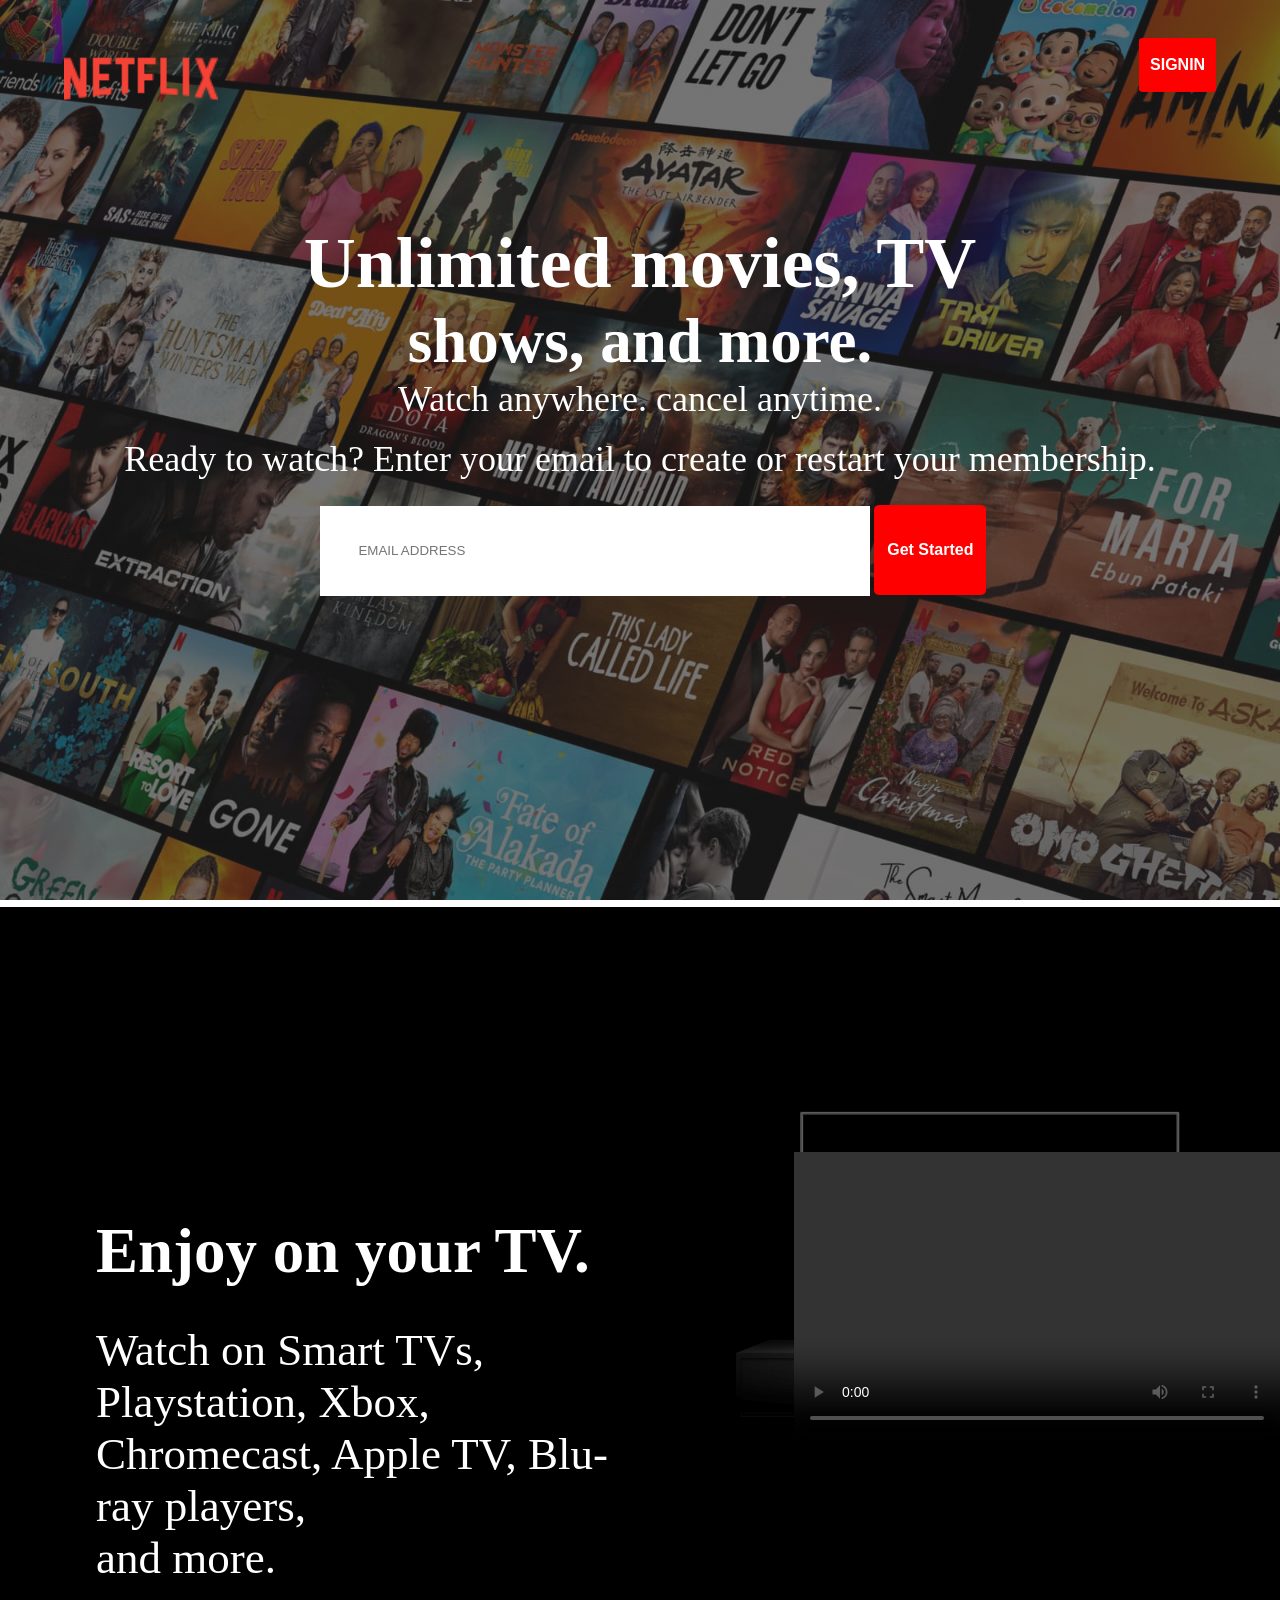
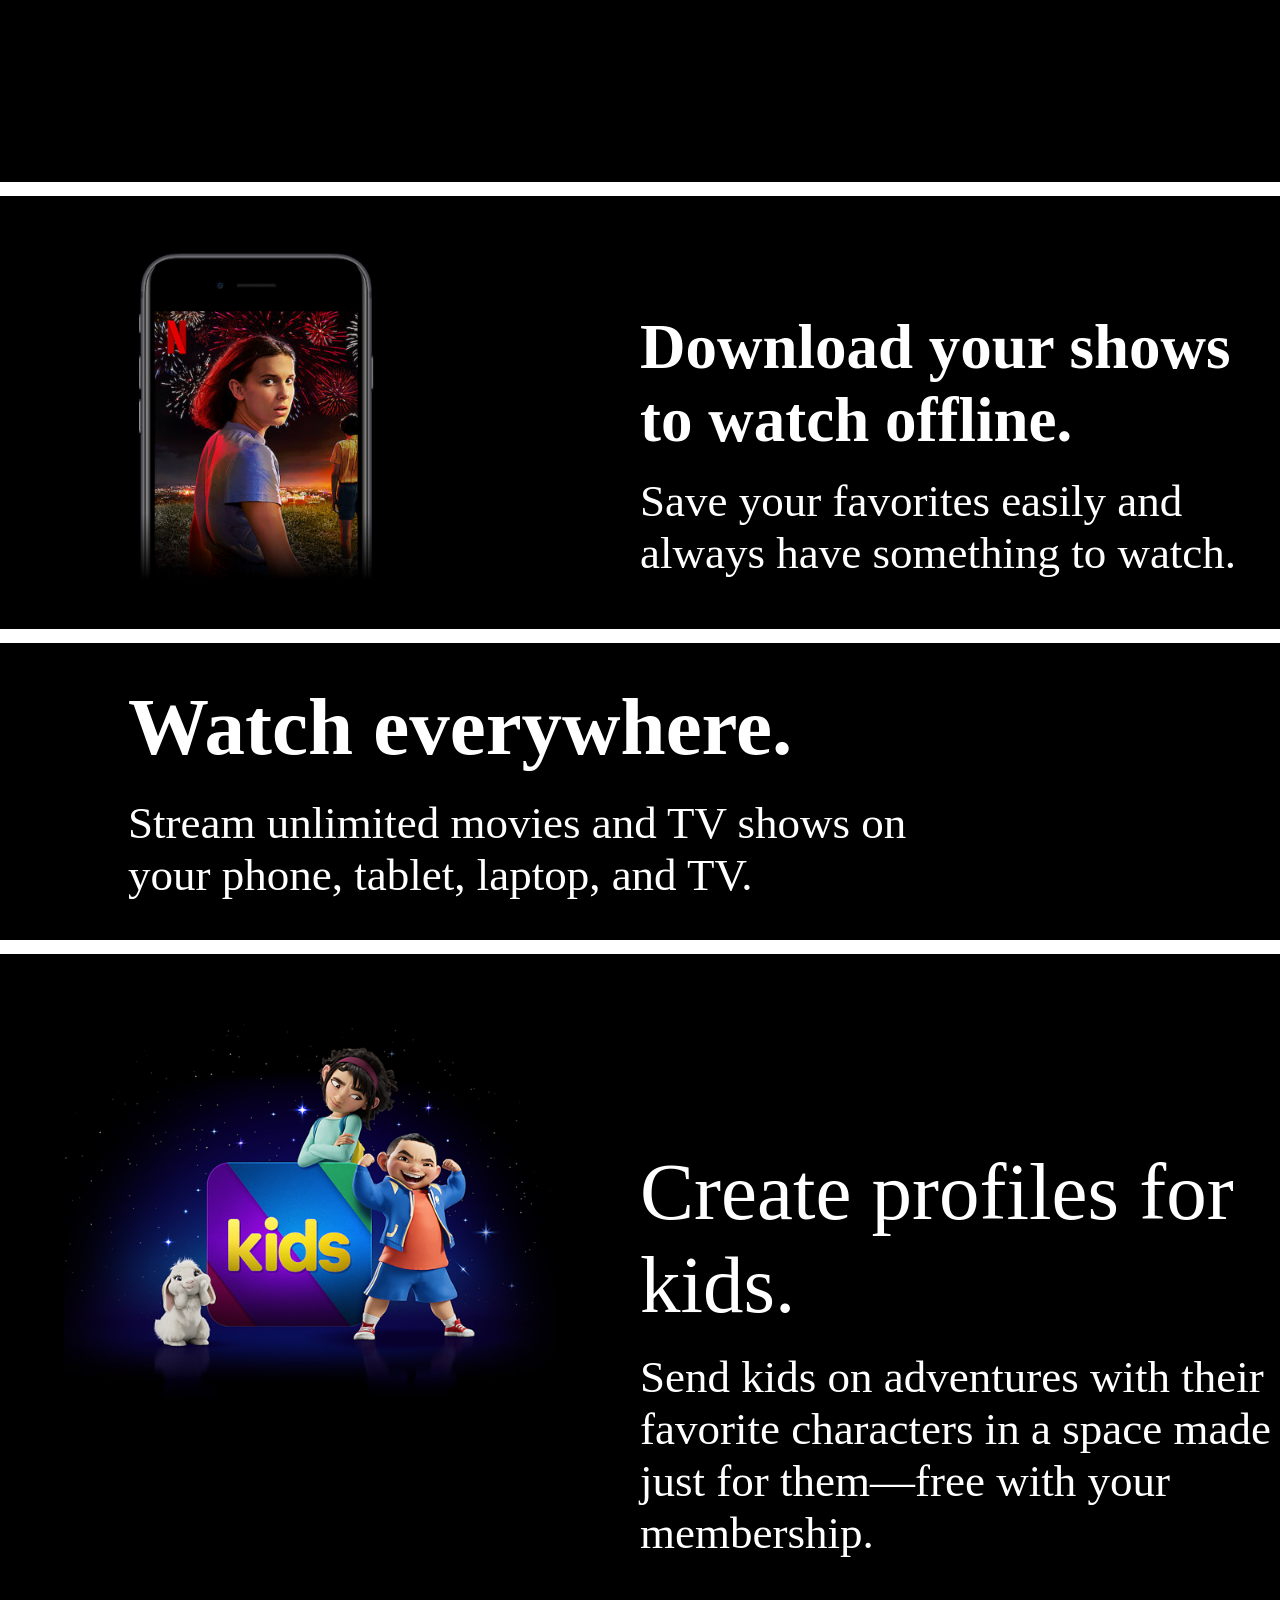
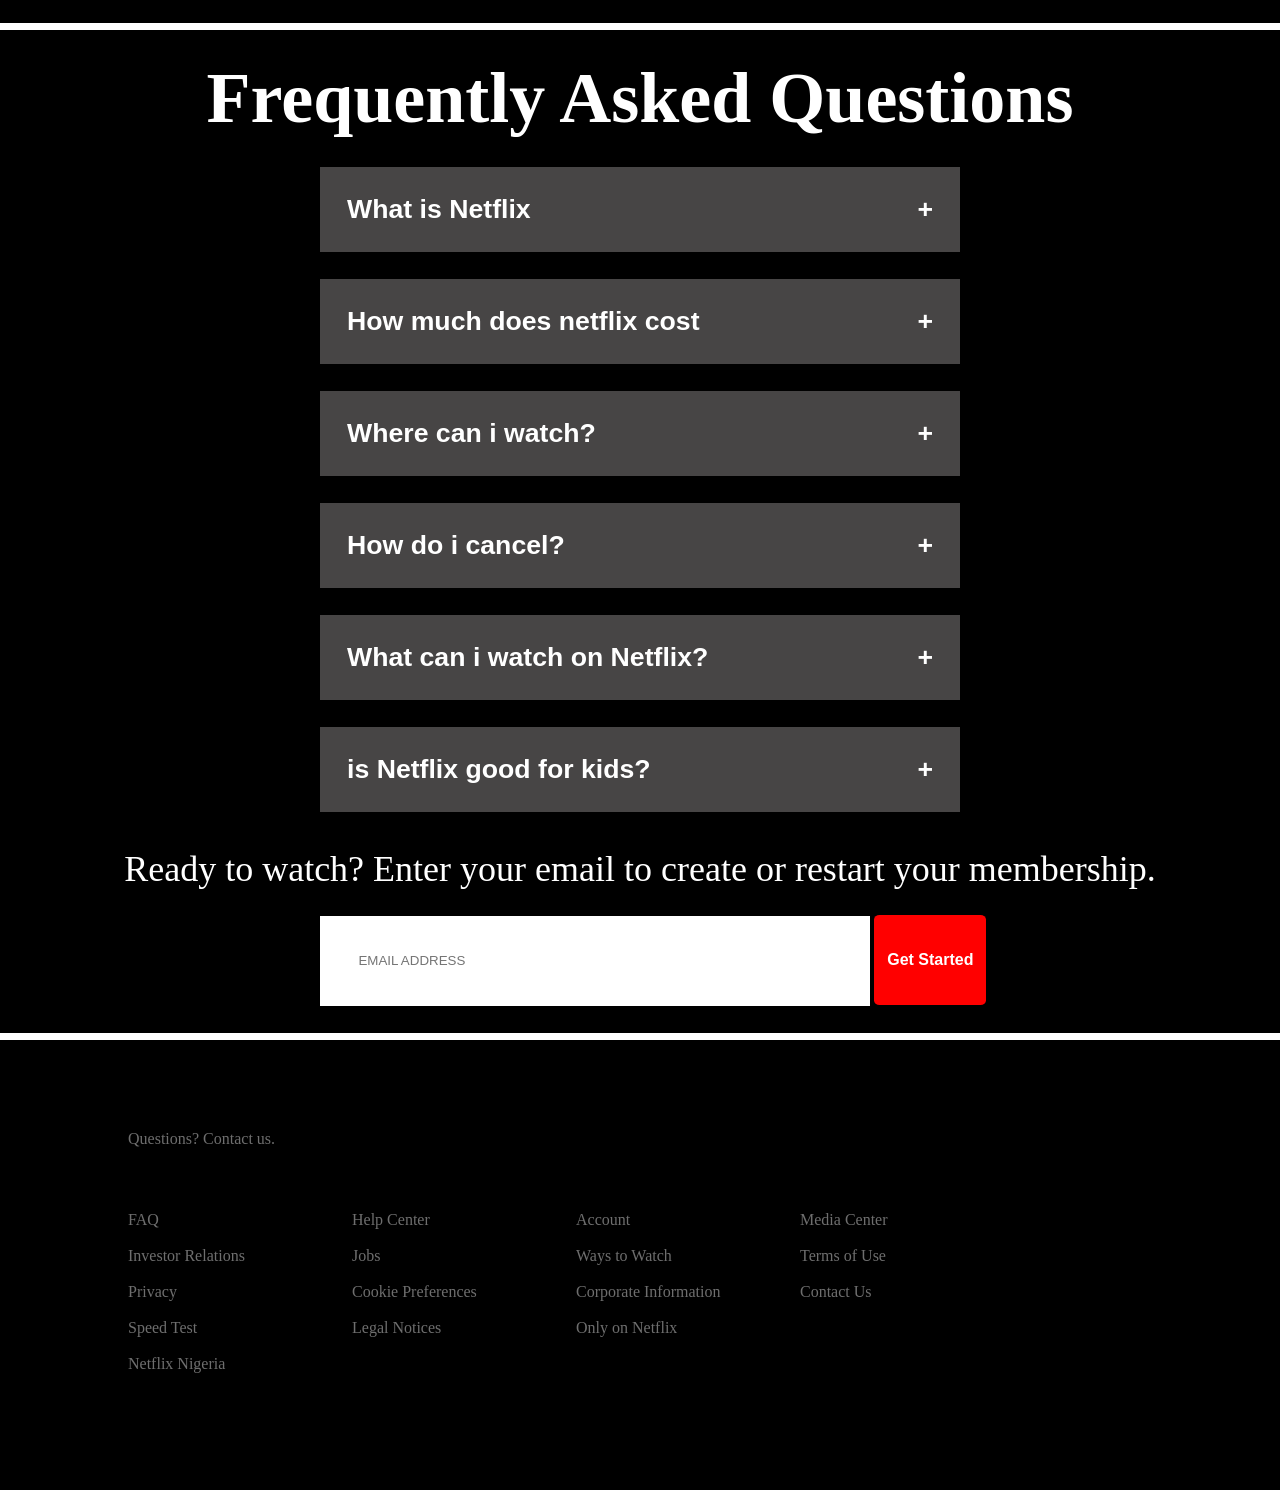
==== commit dca92a49: "finished the dextop view" ====
--- a/index.html
+++ b/index.html
@@ -32,6 +32,7 @@
         <p class="enjoy_text">Watch on Smart TVs, Playstation, Xbox, <br> Chromecast, Apple TV, Blu-ray players, <br> and more.</p>
     </div>
     <div class="card2">
+        <video src="netflix_video.m4v" class="video" autoplay controls></video>
         <img src="images/wow.png" class="wow" alt="">
     </div>
 </div>
--- a/netflix.css
+++ b/netflix.css
@@ -89,6 +89,16 @@
     border-top: 7px solid white;
     border-bottom: 7px solid white;
 }
+.video{
+    position: absolute;
+    left: 62vw;
+    margin-top: 13vh;
+    height: 32vh;
+    
+}
+.wow{
+    
+}
 .grid2{
     display: grid;
     grid-template-columns: 1fr 1fr;
@@ -143,15 +153,20 @@
 .card1{
     margin-left: 15%;
     margin-top: 20%;
+    padding-bottom: 40vh;
+    position: relative;
+    top: 20vh;
 }
 .enjoy{
     color: white;
     font-size: 7vh;
     margin-bottom: 2vh;
+    padding-bottom: 2vh;
 }
 .enjoy_text{
     color: white;
     font-size: 5vh;
+    margin-bottom: 2vh;
 }
 .wow{
     width: 40vw;
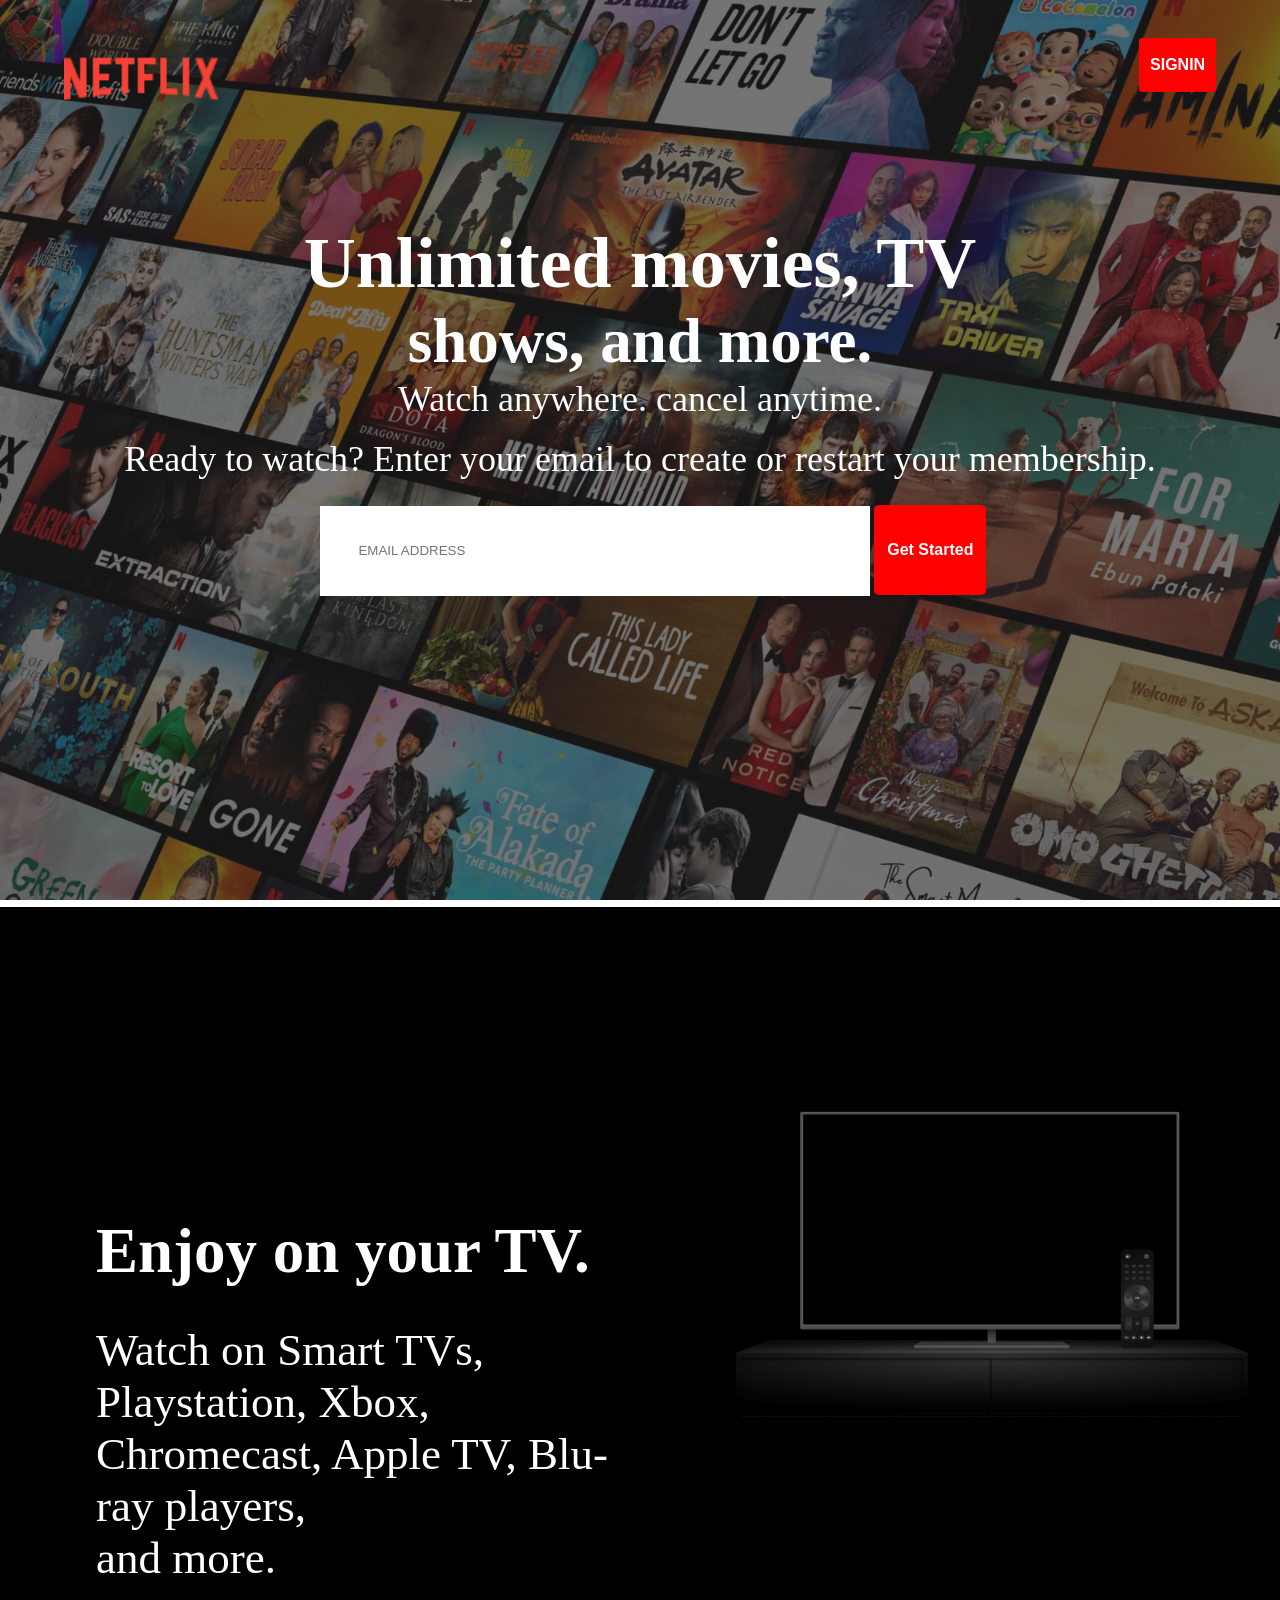
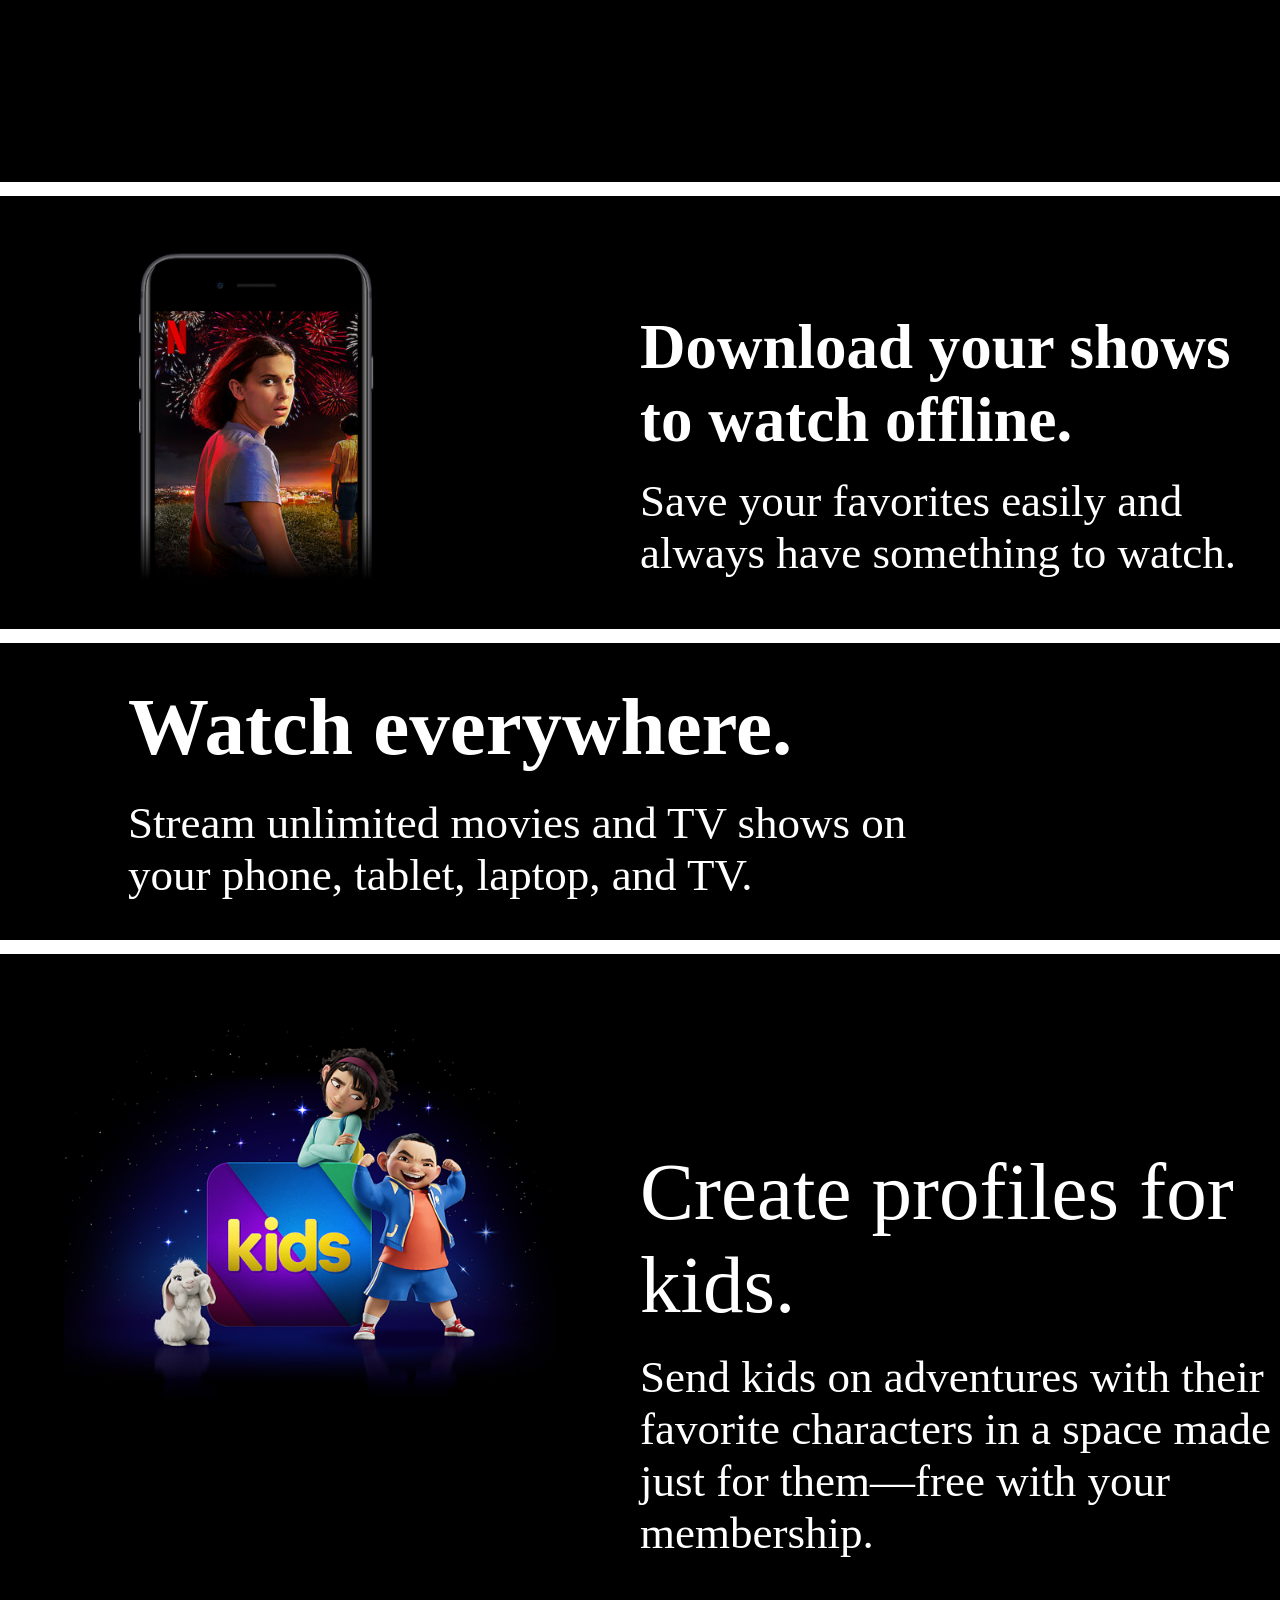
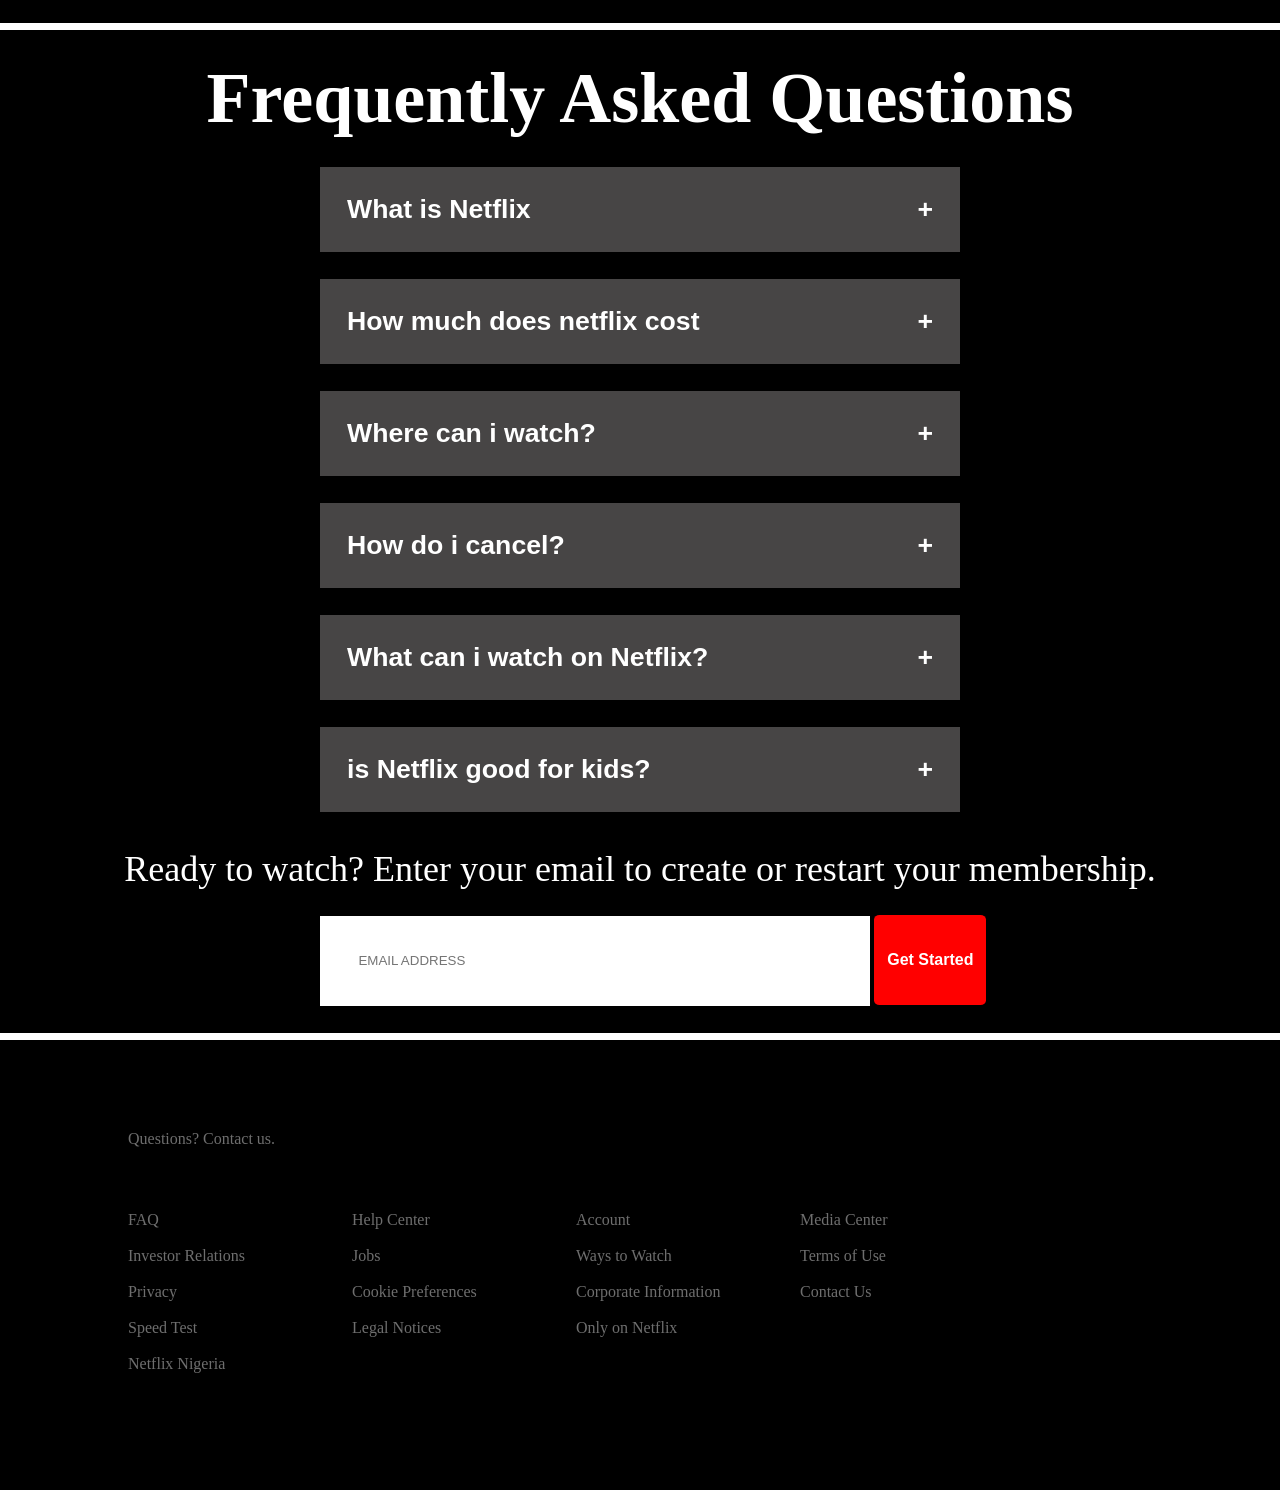
==== commit cdd9195f: "started media query" ====
--- a/index.html
+++ b/index.html
@@ -32,7 +32,7 @@
         <p class="enjoy_text">Watch on Smart TVs, Playstation, Xbox, <br> Chromecast, Apple TV, Blu-ray players, <br> and more.</p>
     </div>
     <div class="card2">
-        <video src="netflix_video.m4v" class="video" autoplay controls></video>
+        <video src="netflix_video.m4v" class="video" type="video/mp4" playsinline muted autoplay loop></video>
         <img src="images/wow.png" class="wow" alt="">
     </div>
 </div>
--- a/netflix.css
+++ b/netflix.css
@@ -372,4 +372,55 @@
     margin-top: 8px;
     margin-right: 0;
 }
+}
+
+@media (max-width: 500px) {
+    body{
+        width: 500px;
+    }
+    .grid1{
+        display: grid;
+        grid-template-columns: 1fr;
+        background-color: black;
+        border-top: 7px solid white;
+        border-bottom: 7px solid white;
+    }
+    .grid2{
+        display: grid;
+        grid-template-columns:  1fr;
+        background-color: black;
+        border-top: 7px solid white;
+        border-bottom: 7px solid white;
+    }
+    .grid3{
+        display: grid;
+        grid-template-columns: 1fr;
+        background-color: black;
+        border-top: 7px solid white;
+        border-bottom: 7px solid white;
+        padding-top: 3%;
+        padding-bottom: 3%;
+        padding-left: 10vw;
+    }
+    .grid4{
+        display: grid;
+        grid-template-columns:  1fr;
+        background-color: black;
+        border-top: 7px solid white;
+        border-bottom: 7px solid white;
+        padding-top: 5%;
+        padding-bottom: 5%;
+    }
+    .video{
+        height: 32vh;
+        position: relative;
+        left: 0;
+    }
+    .card2{
+        margin-top: 20%;
+    }
+    .kids{
+        width: 40vw;
+        margin-left: 30vw;
+    }
 }
